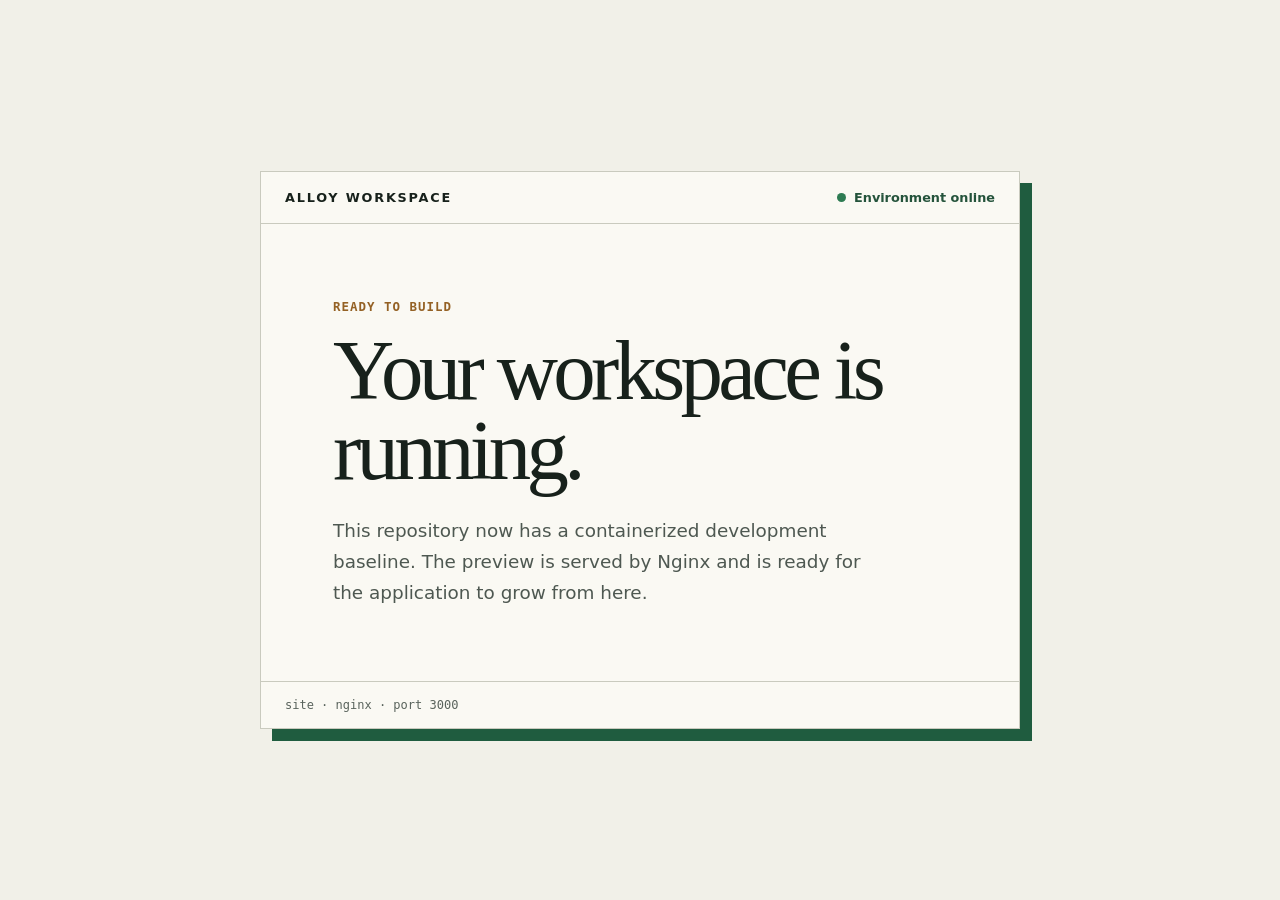
==== site/index.html @ dcd43447 "Set up Alloy development environment" ====
<!doctype html>
<html lang="en">
  <head>
    <meta charset="UTF-8">
    <meta name="viewport" content="width=device-width, initial-scale=1.0">
    <meta name="description" content="A runnable Alloy development environment.">
    <title>Alloy Workspace</title>
    <style>
      :root {
        color-scheme: light;
        font-family: Inter, ui-sans-serif, system-ui, -apple-system, BlinkMacSystemFont, "Segoe UI", sans-serif;
        color: #17211b;
        background: #f1f0e8;
      }

      * {
        box-sizing: border-box;
      }

      body {
        min-width: 320px;
        min-height: 100vh;
        margin: 0;
      }

      main {
        display: grid;
        min-height: 100vh;
        place-items: center;
        padding: 32px;
      }

      article {
        width: min(100%, 760px);
        border: 1px solid #c9cabe;
        background: #faf9f3;
        box-shadow: 12px 12px 0 #1f5c3f;
      }

      header {
        display: flex;
        align-items: center;
        justify-content: space-between;
        gap: 16px;
        border-bottom: 1px solid #c9cabe;
        padding: 18px 24px;
      }

      .brand {
        font-size: 0.8rem;
        font-weight: 750;
        letter-spacing: 0.14em;
        text-transform: uppercase;
      }

      .status {
        display: flex;
        align-items: center;
        gap: 8px;
        color: #24533b;
        font-size: 0.8rem;
        font-weight: 700;
      }

      .status::before {
        width: 9px;
        height: 9px;
        border-radius: 50%;
        background: #2d7b52;
        content: "";
      }

      section {
        padding: clamp(36px, 8vw, 72px);
      }

      .eyebrow {
        margin: 0 0 12px;
        color: #946124;
        font-family: ui-monospace, SFMono-Regular, Menlo, Monaco, Consolas, monospace;
        font-size: 0.78rem;
        font-weight: 700;
        letter-spacing: 0.08em;
        text-transform: uppercase;
      }

      h1 {
        max-width: 600px;
        margin: 0;
        font-family: Georgia, "Times New Roman", serif;
        font-size: clamp(2.6rem, 8vw, 5.3rem);
        font-weight: 500;
        letter-spacing: -0.055em;
        line-height: 0.95;
      }

      p {
        max-width: 560px;
        margin: 24px 0 0;
        color: #4e5851;
        font-size: clamp(1rem, 2vw, 1.15rem);
        line-height: 1.7;
      }

      footer {
        border-top: 1px solid #c9cabe;
        padding: 16px 24px;
        color: #59635c;
        font-family: ui-monospace, SFMono-Regular, Menlo, Monaco, Consolas, monospace;
        font-size: 0.75rem;
      }

      @media (max-width: 520px) {
        main {
          padding: 20px;
        }

        article {
          box-shadow: 7px 7px 0 #1f5c3f;
        }

        header {
          align-items: flex-start;
          flex-direction: column;
        }
      }
    </style>
  </head>
  <body>
    <main>
      <article>
        <header>
          <span class="brand">Alloy Workspace</span>
          <span class="status">Environment online</span>
        </header>
        <section>
          <p class="eyebrow">Ready to build</p>
          <h1>Your workspace is running.</h1>
          <p>
            This repository now has a containerized development baseline. The preview is served by Nginx and is ready for the application to grow from here.
          </p>
        </section>
        <footer>site · nginx · port 3000</footer>
      </article>
    </main>
  </body>
</html>
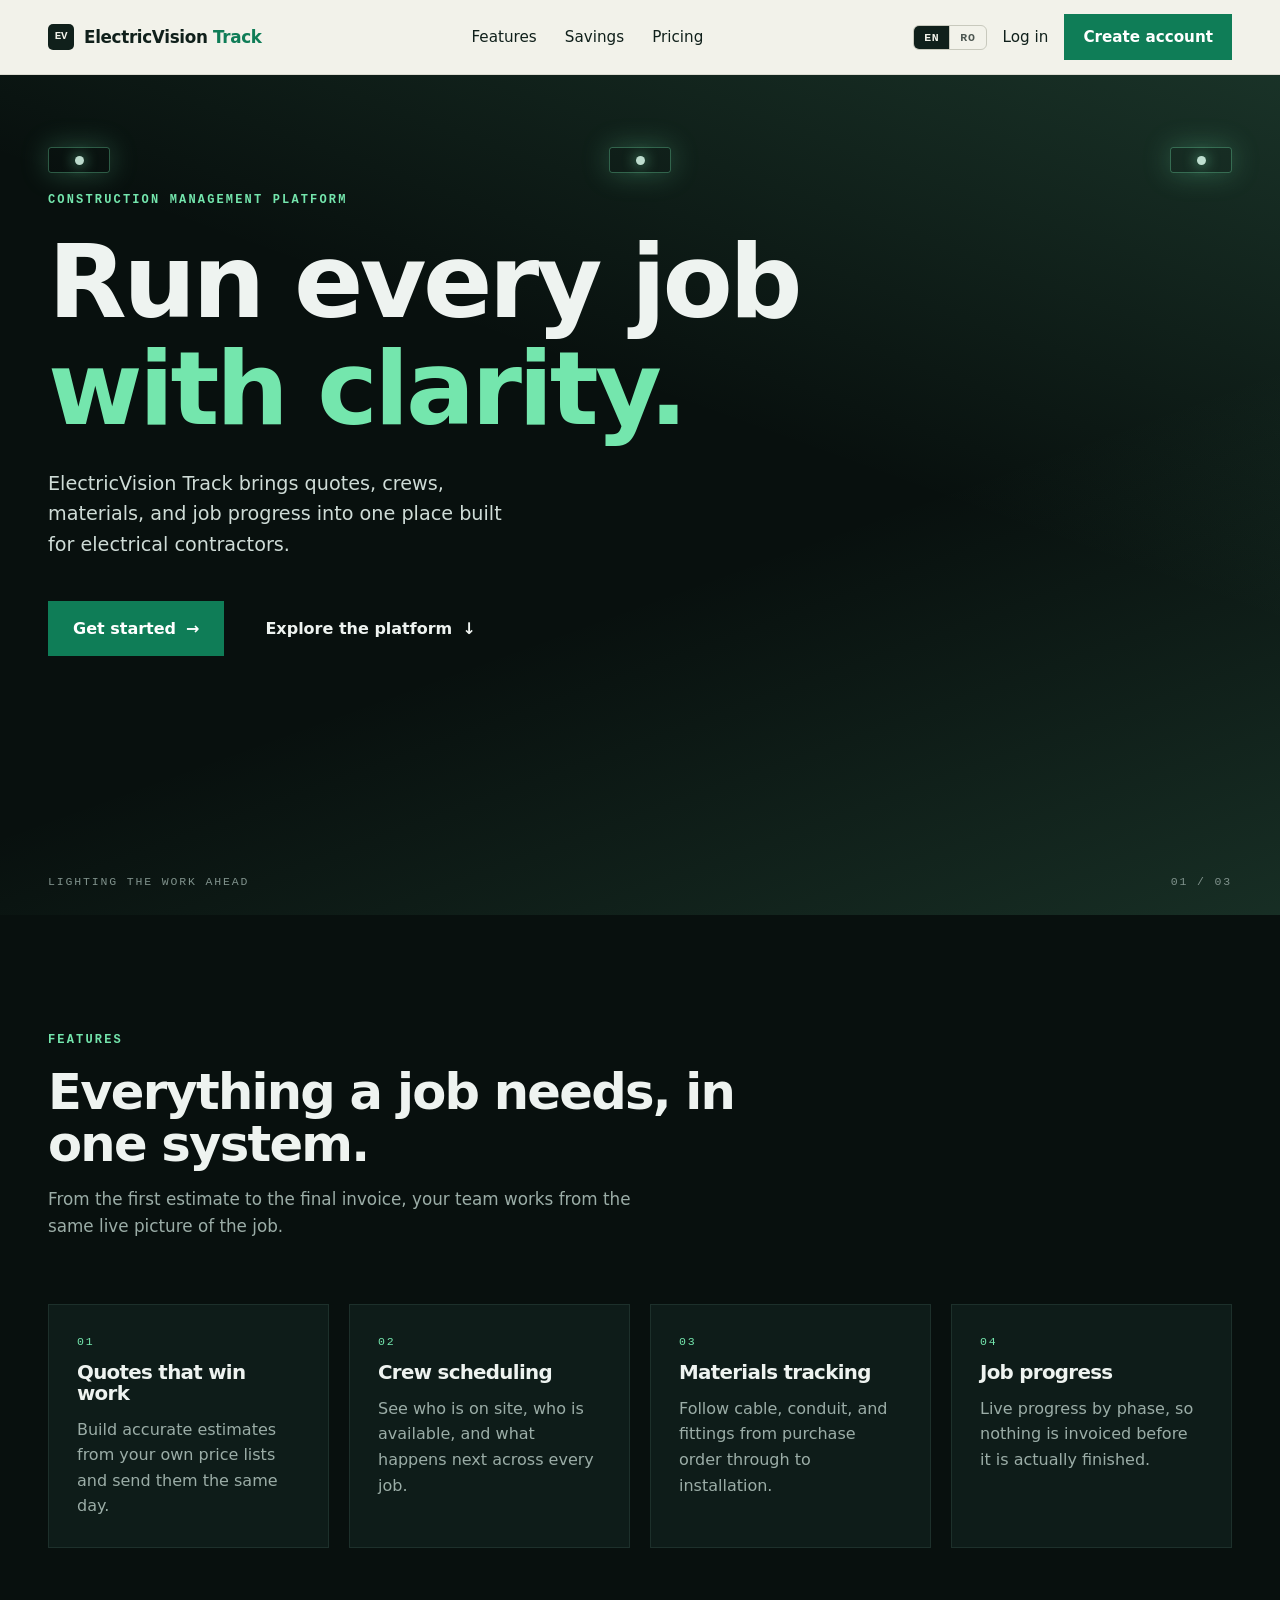
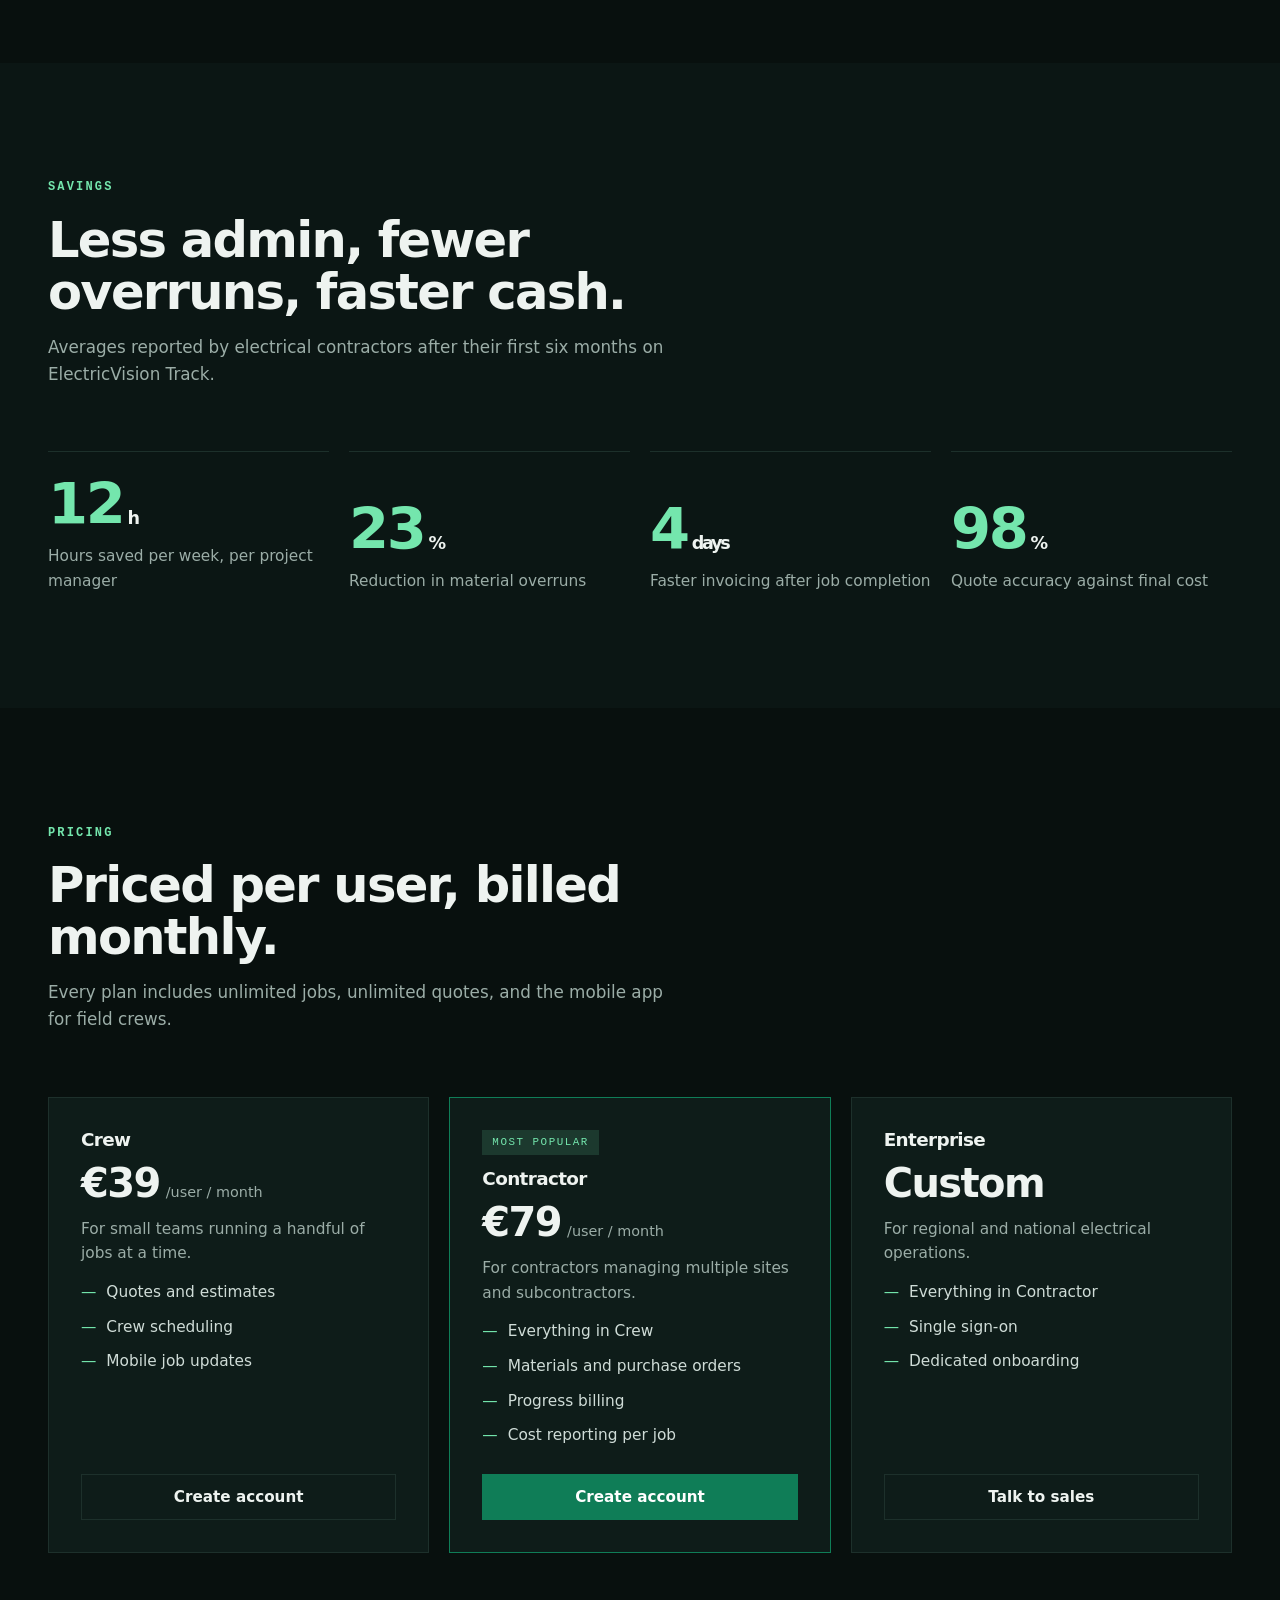
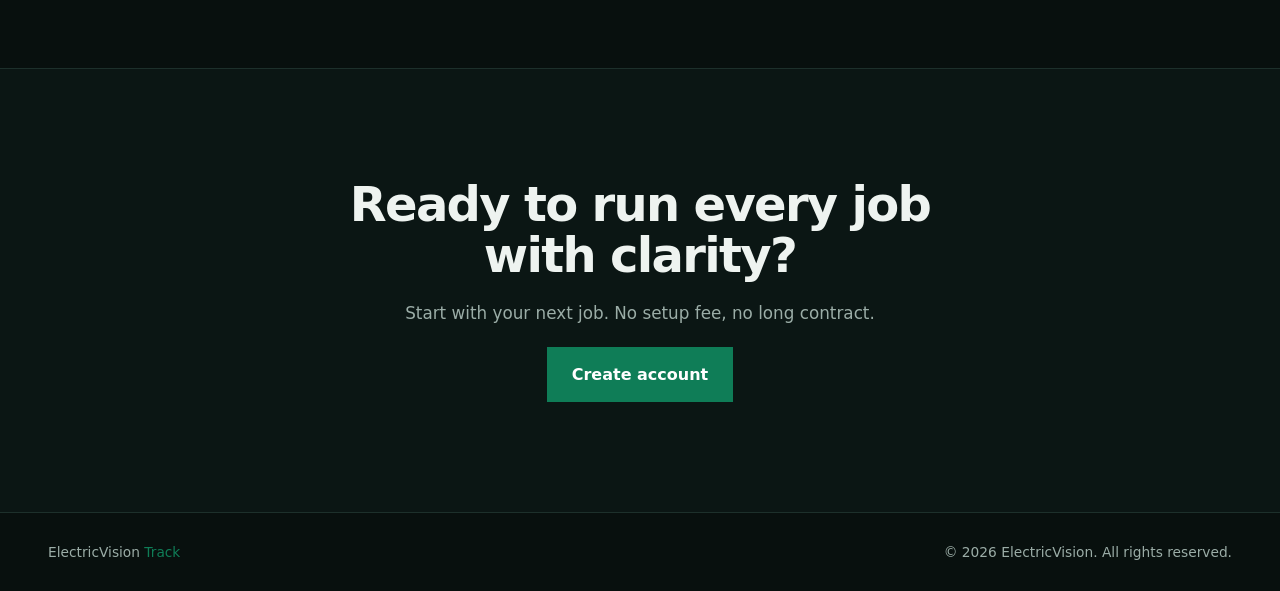
==== commit b6c3ac14: "Build ElectricVision Track landing page with EN/RO localization" ====
--- a/site/index.html
+++ b/site/index.html
@@ -3,145 +3,193 @@
   <head>
     <meta charset="UTF-8">
     <meta name="viewport" content="width=device-width, initial-scale=1.0">
-    <meta name="description" content="A runnable Alloy development environment.">
-    <title>Alloy Workspace</title>
-    <style>
-      :root {
-        color-scheme: light;
-        font-family: Inter, ui-sans-serif, system-ui, -apple-system, BlinkMacSystemFont, "Segoe UI", sans-serif;
-        color: #17211b;
-        background: #f1f0e8;
-      }
-
-      * {
-        box-sizing: border-box;
-      }
-
-      body {
-        min-width: 320px;
-        min-height: 100vh;
-        margin: 0;
-      }
-
-      main {
-        display: grid;
-        min-height: 100vh;
-        place-items: center;
-        padding: 32px;
-      }
-
-      article {
-        width: min(100%, 760px);
-        border: 1px solid #c9cabe;
-        background: #faf9f3;
-        box-shadow: 12px 12px 0 #1f5c3f;
-      }
-
-      header {
-        display: flex;
-        align-items: center;
-        justify-content: space-between;
-        gap: 16px;
-        border-bottom: 1px solid #c9cabe;
-        padding: 18px 24px;
-      }
-
-      .brand {
-        font-size: 0.8rem;
-        font-weight: 750;
-        letter-spacing: 0.14em;
-        text-transform: uppercase;
-      }
-
-      .status {
-        display: flex;
-        align-items: center;
-        gap: 8px;
-        color: #24533b;
-        font-size: 0.8rem;
-        font-weight: 700;
-      }
-
-      .status::before {
-        width: 9px;
-        height: 9px;
-        border-radius: 50%;
-        background: #2d7b52;
-        content: "";
-      }
-
-      section {
-        padding: clamp(36px, 8vw, 72px);
-      }
-
-      .eyebrow {
-        margin: 0 0 12px;
-        color: #946124;
-        font-family: ui-monospace, SFMono-Regular, Menlo, Monaco, Consolas, monospace;
-        font-size: 0.78rem;
-        font-weight: 700;
-        letter-spacing: 0.08em;
-        text-transform: uppercase;
-      }
-
-      h1 {
-        max-width: 600px;
-        margin: 0;
-        font-family: Georgia, "Times New Roman", serif;
-        font-size: clamp(2.6rem, 8vw, 5.3rem);
-        font-weight: 500;
-        letter-spacing: -0.055em;
-        line-height: 0.95;
-      }
-
-      p {
-        max-width: 560px;
-        margin: 24px 0 0;
-        color: #4e5851;
-        font-size: clamp(1rem, 2vw, 1.15rem);
-        line-height: 1.7;
-      }
-
-      footer {
-        border-top: 1px solid #c9cabe;
-        padding: 16px 24px;
-        color: #59635c;
-        font-family: ui-monospace, SFMono-Regular, Menlo, Monaco, Consolas, monospace;
-        font-size: 0.75rem;
-      }
-
-      @media (max-width: 520px) {
-        main {
-          padding: 20px;
-        }
-
-        article {
-          box-shadow: 7px 7px 0 #1f5c3f;
-        }
-
-        header {
-          align-items: flex-start;
-          flex-direction: column;
-        }
-      }
-    </style>
+    <meta name="description" data-i18n="meta.description" content="ElectricVision Track brings quotes, crews, materials, and job progress into one place built for electrical contractors.">
+    <title data-i18n="meta.title">ElectricVision Track — Run every job with clarity</title>
+    <link rel="stylesheet" href="./styles.css">
   </head>
   <body>
-    <main>
-      <article>
-        <header>
-          <span class="brand">Alloy Workspace</span>
-          <span class="status">Environment online</span>
-        </header>
-        <section>
-          <p class="eyebrow">Ready to build</p>
-          <h1>Your workspace is running.</h1>
-          <p>
-            This repository now has a containerized development baseline. The preview is served by Nginx and is ready for the application to grow from here.
+    <header class="site-header">
+      <a class="brand" href="#top">
+        <span class="brand-mark">EV</span>
+        <span class="brand-name">ElectricVision <span class="brand-name-accent">Track</span></span>
+      </a>
+
+      <nav class="site-nav" aria-label="Main">
+        <a href="#features" data-i18n="nav.features">Features</a>
+        <a href="#savings" data-i18n="nav.savings">Savings</a>
+        <a href="#pricing" data-i18n="nav.pricing">Pricing</a>
+      </nav>
+
+      <div class="header-actions">
+        <div class="lang-switch" role="group" data-i18n-label="lang.label" aria-label="Language">
+          <button type="button" class="lang-option" data-lang="en" aria-pressed="true">EN</button>
+          <button type="button" class="lang-option" data-lang="ro" aria-pressed="false">RO</button>
+        </div>
+        <a class="link-login" href="#login" data-i18n="nav.login">Log in</a>
+        <a class="btn btn-primary" href="#signup" data-i18n="nav.cta">Create account</a>
+      </div>
+    </header>
+
+    <main id="top">
+      <section class="hero">
+        <div class="hero-beams" aria-hidden="true"></div>
+        <div class="hero-lights" aria-hidden="true">
+          <span class="light"></span>
+          <span class="light"></span>
+          <span class="light"></span>
+        </div>
+
+        <div class="hero-inner">
+          <p class="eyebrow" data-i18n="hero.eyebrow">Construction management platform</p>
+          <h1 class="hero-title">
+            <span data-i18n="hero.titleLine1">Run every job</span>
+            <span class="accent" data-i18n="hero.titleLine2">with clarity.</span>
+          </h1>
+          <p class="hero-lede" data-i18n="hero.lede">
+            ElectricVision Track brings quotes, crews, materials, and job progress into one place built for electrical contractors.
           </p>
-        </section>
-        <footer>site · nginx · port 3000</footer>
-      </article>
+          <div class="hero-actions">
+            <a class="btn btn-primary btn-lg" href="#signup">
+              <span data-i18n="hero.primary">Get started</span>
+              <span class="btn-icon" aria-hidden="true">&#8594;</span>
+            </a>
+            <a class="btn btn-ghost btn-lg" href="#features">
+              <span data-i18n="hero.secondary">Explore the platform</span>
+              <span class="btn-icon" aria-hidden="true">&#8595;</span>
+            </a>
+          </div>
+        </div>
+
+        <div class="hero-footer">
+          <span data-i18n="hero.tagline">Lighting the work ahead</span>
+          <span class="hero-count">01 / 03</span>
+        </div>
+      </section>
+
+      <section class="section" id="features">
+        <div class="section-head">
+          <p class="eyebrow" data-i18n="features.eyebrow">Features</p>
+          <h2 data-i18n="features.title">Everything a job needs, in one system.</h2>
+          <p class="section-lede" data-i18n="features.lede">
+            From the first estimate to the final invoice, your team works from the same live picture of the job.
+          </p>
+        </div>
+
+        <div class="card-grid">
+          <article class="card">
+            <span class="card-index">01</span>
+            <h3 data-i18n="features.item1.title">Quotes that win work</h3>
+            <p data-i18n="features.item1.body">Build accurate estimates from your own price lists and send them the same day.</p>
+          </article>
+          <article class="card">
+            <span class="card-index">02</span>
+            <h3 data-i18n="features.item2.title">Crew scheduling</h3>
+            <p data-i18n="features.item2.body">See who is on site, who is available, and what happens next across every job.</p>
+          </article>
+          <article class="card">
+            <span class="card-index">03</span>
+            <h3 data-i18n="features.item3.title">Materials tracking</h3>
+            <p data-i18n="features.item3.body">Follow cable, conduit, and fittings from purchase order through to installation.</p>
+          </article>
+          <article class="card">
+            <span class="card-index">04</span>
+            <h3 data-i18n="features.item4.title">Job progress</h3>
+            <p data-i18n="features.item4.body">Live progress by phase, so nothing is invoiced before it is actually finished.</p>
+          </article>
+        </div>
+      </section>
+
+      <section class="section section-alt" id="savings">
+        <div class="section-head">
+          <p class="eyebrow" data-i18n="savings.eyebrow">Savings</p>
+          <h2 data-i18n="savings.title">Less admin, fewer overruns, faster cash.</h2>
+          <p class="section-lede" data-i18n="savings.lede">
+            Averages reported by electrical contractors after their first six months on ElectricVision Track.
+          </p>
+        </div>
+
+        <dl class="stat-grid">
+          <div class="stat">
+            <dt data-i18n="savings.stat1.label">Hours saved per week, per project manager</dt>
+            <dd>12<span class="stat-unit" data-i18n="savings.stat1.unit">h</span></dd>
+          </div>
+          <div class="stat">
+            <dt data-i18n="savings.stat2.label">Reduction in material overruns</dt>
+            <dd>23<span class="stat-unit">%</span></dd>
+          </div>
+          <div class="stat">
+            <dt data-i18n="savings.stat3.label">Faster invoicing after job completion</dt>
+            <dd>4<span class="stat-unit" data-i18n="savings.stat3.unit">days</span></dd>
+          </div>
+          <div class="stat">
+            <dt data-i18n="savings.stat4.label">Quote accuracy against final cost</dt>
+            <dd>98<span class="stat-unit">%</span></dd>
+          </div>
+        </dl>
+      </section>
+
+      <section class="section" id="pricing">
+        <div class="section-head">
+          <p class="eyebrow" data-i18n="pricing.eyebrow">Pricing</p>
+          <h2 data-i18n="pricing.title">Priced per user, billed monthly.</h2>
+          <p class="section-lede" data-i18n="pricing.lede">
+            Every plan includes unlimited jobs, unlimited quotes, and the mobile app for field crews.
+          </p>
+        </div>
+
+        <div class="plan-grid">
+          <article class="plan">
+            <h3 data-i18n="pricing.plan1.name">Crew</h3>
+            <p class="plan-price">&euro;39<span data-i18n="pricing.perUser">/user / month</span></p>
+            <p class="plan-note" data-i18n="pricing.plan1.note">For small teams running a handful of jobs at a time.</p>
+            <ul class="plan-list">
+              <li data-i18n="pricing.plan1.f1">Quotes and estimates</li>
+              <li data-i18n="pricing.plan1.f2">Crew scheduling</li>
+              <li data-i18n="pricing.plan1.f3">Mobile job updates</li>
+            </ul>
+            <a class="btn btn-outline btn-block" href="#signup" data-i18n="nav.cta">Create account</a>
+          </article>
+
+          <article class="plan plan-featured">
+            <span class="plan-badge" data-i18n="pricing.popular">Most popular</span>
+            <h3 data-i18n="pricing.plan2.name">Contractor</h3>
+            <p class="plan-price">&euro;79<span data-i18n="pricing.perUser">/user / month</span></p>
+            <p class="plan-note" data-i18n="pricing.plan2.note">For contractors managing multiple sites and subcontractors.</p>
+            <ul class="plan-list">
+              <li data-i18n="pricing.plan2.f1">Everything in Crew</li>
+              <li data-i18n="pricing.plan2.f2">Materials and purchase orders</li>
+              <li data-i18n="pricing.plan2.f3">Progress billing</li>
+              <li data-i18n="pricing.plan2.f4">Cost reporting per job</li>
+            </ul>
+            <a class="btn btn-primary btn-block" href="#signup" data-i18n="nav.cta">Create account</a>
+          </article>
+
+          <article class="plan">
+            <h3 data-i18n="pricing.plan3.name">Enterprise</h3>
+            <p class="plan-price" data-i18n="pricing.custom">Custom</p>
+            <p class="plan-note" data-i18n="pricing.plan3.note">For regional and national electrical operations.</p>
+            <ul class="plan-list">
+              <li data-i18n="pricing.plan3.f1">Everything in Contractor</li>
+              <li data-i18n="pricing.plan3.f2">Single sign-on</li>
+              <li data-i18n="pricing.plan3.f3">Dedicated onboarding</li>
+            </ul>
+            <a class="btn btn-outline btn-block" href="#contact" data-i18n="pricing.contact">Talk to sales</a>
+          </article>
+        </div>
+      </section>
+
+      <section class="cta" id="signup">
+        <h2 data-i18n="cta.title">Ready to run every job with clarity?</h2>
+        <p data-i18n="cta.body">Start with your next job. No setup fee, no long contract.</p>
+        <a class="btn btn-primary btn-lg" href="#signup" data-i18n="nav.cta">Create account</a>
+      </section>
     </main>
+
+    <footer class="site-footer">
+      <span class="brand-name">ElectricVision <span class="brand-name-accent">Track</span></span>
+      <span data-i18n="footer.rights">&copy; 2026 ElectricVision. All rights reserved.</span>
+    </footer>
+
+    <script src="./i18n.js"></script>
   </body>
 </html>
--- a/site/styles.css
+++ b/site/styles.css
@@ -0,0 +1,544 @@
+:root {
+  color-scheme: dark;
+  --bg: #08100e;
+  --bg-alt: #0b1614;
+  --panel: #0e1c19;
+  --line: #1d302b;
+  --text: #eef3f0;
+  --muted: #9bada7;
+  --accent: #0f7d57;
+  --accent-hover: #149266;
+  --mint: #74e6ad;
+}
+
+* {
+  box-sizing: border-box;
+}
+
+html {
+  scroll-behavior: smooth;
+}
+
+body {
+  min-width: 320px;
+  margin: 0;
+  background: var(--bg);
+  color: var(--text);
+  font-family: Inter, ui-sans-serif, system-ui, -apple-system, BlinkMacSystemFont, "Segoe UI", sans-serif;
+  font-size: 16px;
+  line-height: 1.6;
+  -webkit-font-smoothing: antialiased;
+}
+
+h1,
+h2,
+h3 {
+  margin: 0;
+  letter-spacing: -0.035em;
+  line-height: 1.05;
+}
+
+p {
+  margin: 0;
+}
+
+a {
+  color: inherit;
+  text-decoration: none;
+}
+
+ul {
+  margin: 0;
+  padding: 0;
+  list-style: none;
+}
+
+.eyebrow {
+  color: var(--mint);
+  font-family: ui-monospace, SFMono-Regular, Menlo, Monaco, Consolas, monospace;
+  font-size: 0.75rem;
+  font-weight: 600;
+  letter-spacing: 0.18em;
+  text-transform: uppercase;
+}
+
+/* Header */
+.site-header {
+  display: flex;
+  position: sticky;
+  z-index: 20;
+  top: 0;
+  align-items: center;
+  justify-content: space-between;
+  gap: 24px;
+  border-bottom: 1px solid #dcdcd2;
+  background: #f2f2ea;
+  padding: 14px clamp(20px, 4vw, 48px);
+  color: #10201b;
+}
+
+.brand {
+  display: flex;
+  align-items: center;
+  gap: 10px;
+  font-size: 1.05rem;
+  font-weight: 700;
+  letter-spacing: -0.02em;
+}
+
+.brand-mark {
+  display: grid;
+  width: 26px;
+  height: 26px;
+  place-items: center;
+  border-radius: 5px;
+  background: #10201b;
+  color: #f2f2ea;
+  font-family: ui-monospace, SFMono-Regular, Menlo, Monaco, Consolas, monospace;
+  font-size: 0.68rem;
+  font-weight: 700;
+}
+
+.brand-name-accent {
+  color: var(--accent);
+}
+
+.site-nav {
+  display: flex;
+  gap: 28px;
+  font-size: 0.95rem;
+  font-weight: 500;
+}
+
+.site-nav a:hover,
+.link-login:hover {
+  color: var(--accent);
+}
+
+.header-actions {
+  display: flex;
+  align-items: center;
+  gap: 16px;
+  font-size: 0.95rem;
+  font-weight: 500;
+}
+
+.lang-switch {
+  display: flex;
+  overflow: hidden;
+  border: 1px solid #c8c9bd;
+  border-radius: 6px;
+}
+
+.lang-option {
+  border: 0;
+  background: transparent;
+  padding: 5px 10px;
+  color: #4c5651;
+  font-family: ui-monospace, SFMono-Regular, Menlo, Monaco, Consolas, monospace;
+  font-size: 0.72rem;
+  font-weight: 700;
+  letter-spacing: 0.06em;
+  cursor: pointer;
+}
+
+.lang-option + .lang-option {
+  border-left: 1px solid #c8c9bd;
+}
+
+.lang-option:hover {
+  color: #10201b;
+}
+
+.lang-option[aria-pressed="true"] {
+  background: #10201b;
+  color: #f2f2ea;
+}
+
+/* Buttons */
+.btn {
+  display: inline-flex;
+  align-items: center;
+  justify-content: center;
+  gap: 10px;
+  border: 1px solid transparent;
+  padding: 10px 18px;
+  font-size: 0.95rem;
+  font-weight: 600;
+  white-space: nowrap;
+}
+
+.btn-primary {
+  background: var(--accent);
+  color: #ffffff;
+}
+
+.btn-primary:hover {
+  background: var(--accent-hover);
+}
+
+.btn-lg {
+  padding: 14px 24px;
+  font-size: 1rem;
+}
+
+.btn-ghost {
+  border-color: transparent;
+  color: var(--text);
+}
+
+.btn-ghost:hover {
+  color: var(--mint);
+}
+
+.btn-outline {
+  border-color: var(--line);
+  color: var(--text);
+}
+
+.btn-outline:hover {
+  border-color: var(--mint);
+  color: var(--mint);
+}
+
+.btn-block {
+  width: 100%;
+  margin-top: auto;
+}
+
+.btn-icon {
+  font-size: 1rem;
+}
+
+/* Hero */
+.hero {
+  display: flex;
+  position: relative;
+  flex-direction: column;
+  justify-content: center;
+  overflow: hidden;
+  min-height: min(880px, calc(100vh - 60px));
+  background: var(--bg);
+  padding: clamp(56px, 9vw, 120px) clamp(20px, 4vw, 48px) 0;
+}
+
+.hero-beams {
+  position: absolute;
+  inset: 0;
+  background:
+    linear-gradient(200deg, rgba(116, 230, 173, 0.16), transparent 42%),
+    linear-gradient(160deg, transparent 58%, rgba(116, 230, 173, 0.14));
+  pointer-events: none;
+}
+
+.hero-lights {
+  display: flex;
+  position: absolute;
+  top: 72px;
+  right: clamp(20px, 4vw, 48px);
+  left: clamp(20px, 4vw, 48px);
+  justify-content: space-between;
+  pointer-events: none;
+}
+
+.light {
+  display: grid;
+  width: 62px;
+  height: 26px;
+  place-items: center;
+  border: 1px solid rgba(116, 230, 173, 0.35);
+  border-radius: 3px;
+  box-shadow: 0 0 28px rgba(116, 230, 173, 0.28);
+}
+
+.light::after {
+  width: 9px;
+  height: 9px;
+  border-radius: 50%;
+  background: rgba(220, 255, 238, 0.85);
+  box-shadow: 0 0 14px rgba(116, 230, 173, 0.9);
+  content: "";
+}
+
+.hero-inner {
+  position: relative;
+  width: min(100%, 1280px);
+  margin: 0 auto;
+}
+
+.hero-title {
+  display: flex;
+  flex-direction: column;
+  margin: 18px 0 0;
+  font-size: clamp(3rem, 9vw, 6.4rem);
+  font-weight: 700;
+}
+
+.hero-title .accent {
+  color: var(--mint);
+}
+
+.hero-lede {
+  max-width: 480px;
+  margin-top: 26px;
+  color: #cfdcd7;
+  font-size: clamp(1.02rem, 1.6vw, 1.2rem);
+}
+
+.hero-actions {
+  display: flex;
+  flex-wrap: wrap;
+  align-items: center;
+  gap: 16px;
+  margin-top: 40px;
+}
+
+.hero-footer {
+  display: flex;
+  position: relative;
+  justify-content: space-between;
+  gap: 16px;
+  width: min(100%, 1280px);
+  margin: auto auto 0;
+  padding: 40px 0 24px;
+  color: #7f918b;
+  font-family: ui-monospace, SFMono-Regular, Menlo, Monaco, Consolas, monospace;
+  font-size: 0.72rem;
+  letter-spacing: 0.16em;
+  text-transform: uppercase;
+}
+
+/* Sections */
+.section {
+  padding: clamp(64px, 9vw, 120px) clamp(20px, 4vw, 48px);
+}
+
+.section-alt {
+  background: var(--bg-alt);
+}
+
+.section-head {
+  display: flex;
+  flex-direction: column;
+  gap: 16px;
+  width: min(100%, 1280px);
+  margin: 0 auto clamp(40px, 6vw, 64px);
+}
+
+.section-head h2 {
+  max-width: 720px;
+  font-size: clamp(2rem, 4.4vw, 3.1rem);
+  font-weight: 700;
+}
+
+.section-lede {
+  max-width: 620px;
+  color: var(--muted);
+  font-size: 1.05rem;
+}
+
+.card-grid {
+  display: grid;
+  gap: 20px;
+  grid-template-columns: repeat(auto-fit, minmax(260px, 1fr));
+  width: min(100%, 1280px);
+  margin: 0 auto;
+}
+
+.card {
+  display: flex;
+  flex-direction: column;
+  gap: 12px;
+  border: 1px solid var(--line);
+  background: var(--panel);
+  padding: 28px;
+}
+
+.card-index {
+  color: var(--mint);
+  font-family: ui-monospace, SFMono-Regular, Menlo, Monaco, Consolas, monospace;
+  font-size: 0.72rem;
+  letter-spacing: 0.16em;
+}
+
+.card h3 {
+  font-size: 1.24rem;
+  font-weight: 650;
+}
+
+.card p {
+  color: var(--muted);
+}
+
+.stat-grid {
+  display: grid;
+  gap: 20px;
+  grid-template-columns: repeat(auto-fit, minmax(220px, 1fr));
+  width: min(100%, 1280px);
+  margin: 0 auto;
+}
+
+.stat {
+  display: flex;
+  flex-direction: column-reverse;
+  gap: 10px;
+  border-top: 1px solid var(--line);
+  padding-top: 24px;
+}
+
+.stat dt {
+  color: var(--muted);
+  font-size: 0.96rem;
+}
+
+.stat dd {
+  margin: 0;
+  color: var(--mint);
+  font-size: clamp(2.6rem, 5vw, 3.6rem);
+  font-weight: 700;
+  letter-spacing: -0.04em;
+  line-height: 1;
+}
+
+.stat-unit {
+  margin-left: 4px;
+  color: var(--text);
+  font-size: 1.1rem;
+  font-weight: 600;
+}
+
+.plan-grid {
+  display: grid;
+  gap: 20px;
+  grid-template-columns: repeat(auto-fit, minmax(280px, 1fr));
+  width: min(100%, 1280px);
+  margin: 0 auto;
+}
+
+.plan {
+  display: flex;
+  flex-direction: column;
+  gap: 14px;
+  border: 1px solid var(--line);
+  background: var(--panel);
+  padding: 32px;
+}
+
+.plan-featured {
+  border-color: var(--accent);
+}
+
+.plan-badge {
+  align-self: flex-start;
+  background: rgba(116, 230, 173, 0.14);
+  padding: 4px 10px;
+  color: var(--mint);
+  font-family: ui-monospace, SFMono-Regular, Menlo, Monaco, Consolas, monospace;
+  font-size: 0.68rem;
+  letter-spacing: 0.14em;
+  text-transform: uppercase;
+}
+
+.plan h3 {
+  font-size: 1.15rem;
+  font-weight: 650;
+}
+
+.plan-price {
+  font-size: 2.5rem;
+  font-weight: 700;
+  letter-spacing: -0.04em;
+  line-height: 1;
+}
+
+.plan-price span {
+  margin-left: 6px;
+  color: var(--muted);
+  font-size: 0.9rem;
+  font-weight: 500;
+  letter-spacing: 0;
+}
+
+.plan-note {
+  color: var(--muted);
+  font-size: 0.96rem;
+}
+
+.plan-list {
+  display: flex;
+  flex-direction: column;
+  gap: 10px;
+  margin-bottom: 12px;
+  color: #cfdcd7;
+  font-size: 0.96rem;
+}
+
+.plan-list li {
+  display: flex;
+  gap: 10px;
+}
+
+.plan-list li::before {
+  color: var(--mint);
+  content: "\2014";
+}
+
+.cta {
+  display: flex;
+  flex-direction: column;
+  align-items: center;
+  gap: 20px;
+  border-top: 1px solid var(--line);
+  background: var(--bg-alt);
+  padding: clamp(64px, 9vw, 110px) clamp(20px, 4vw, 48px);
+  text-align: center;
+}
+
+.cta h2 {
+  max-width: 640px;
+  font-size: clamp(1.9rem, 4.2vw, 3rem);
+  font-weight: 700;
+}
+
+.cta p {
+  max-width: 520px;
+  color: var(--muted);
+  font-size: 1.05rem;
+}
+
+.site-footer {
+  display: flex;
+  flex-wrap: wrap;
+  align-items: center;
+  justify-content: space-between;
+  gap: 16px;
+  border-top: 1px solid var(--line);
+  padding: 28px clamp(20px, 4vw, 48px);
+  color: var(--muted);
+  font-size: 0.86rem;
+}
+
+@media (max-width: 900px) {
+  .site-nav {
+    display: none;
+  }
+}
+
+@media (max-width: 560px) {
+  .site-header {
+    flex-wrap: wrap;
+  }
+
+  .header-actions {
+    gap: 12px;
+    font-size: 0.88rem;
+  }
+
+  .hero-lights {
+    display: none;
+  }
+
+  .hero-actions .btn {
+    width: 100%;
+  }
+}
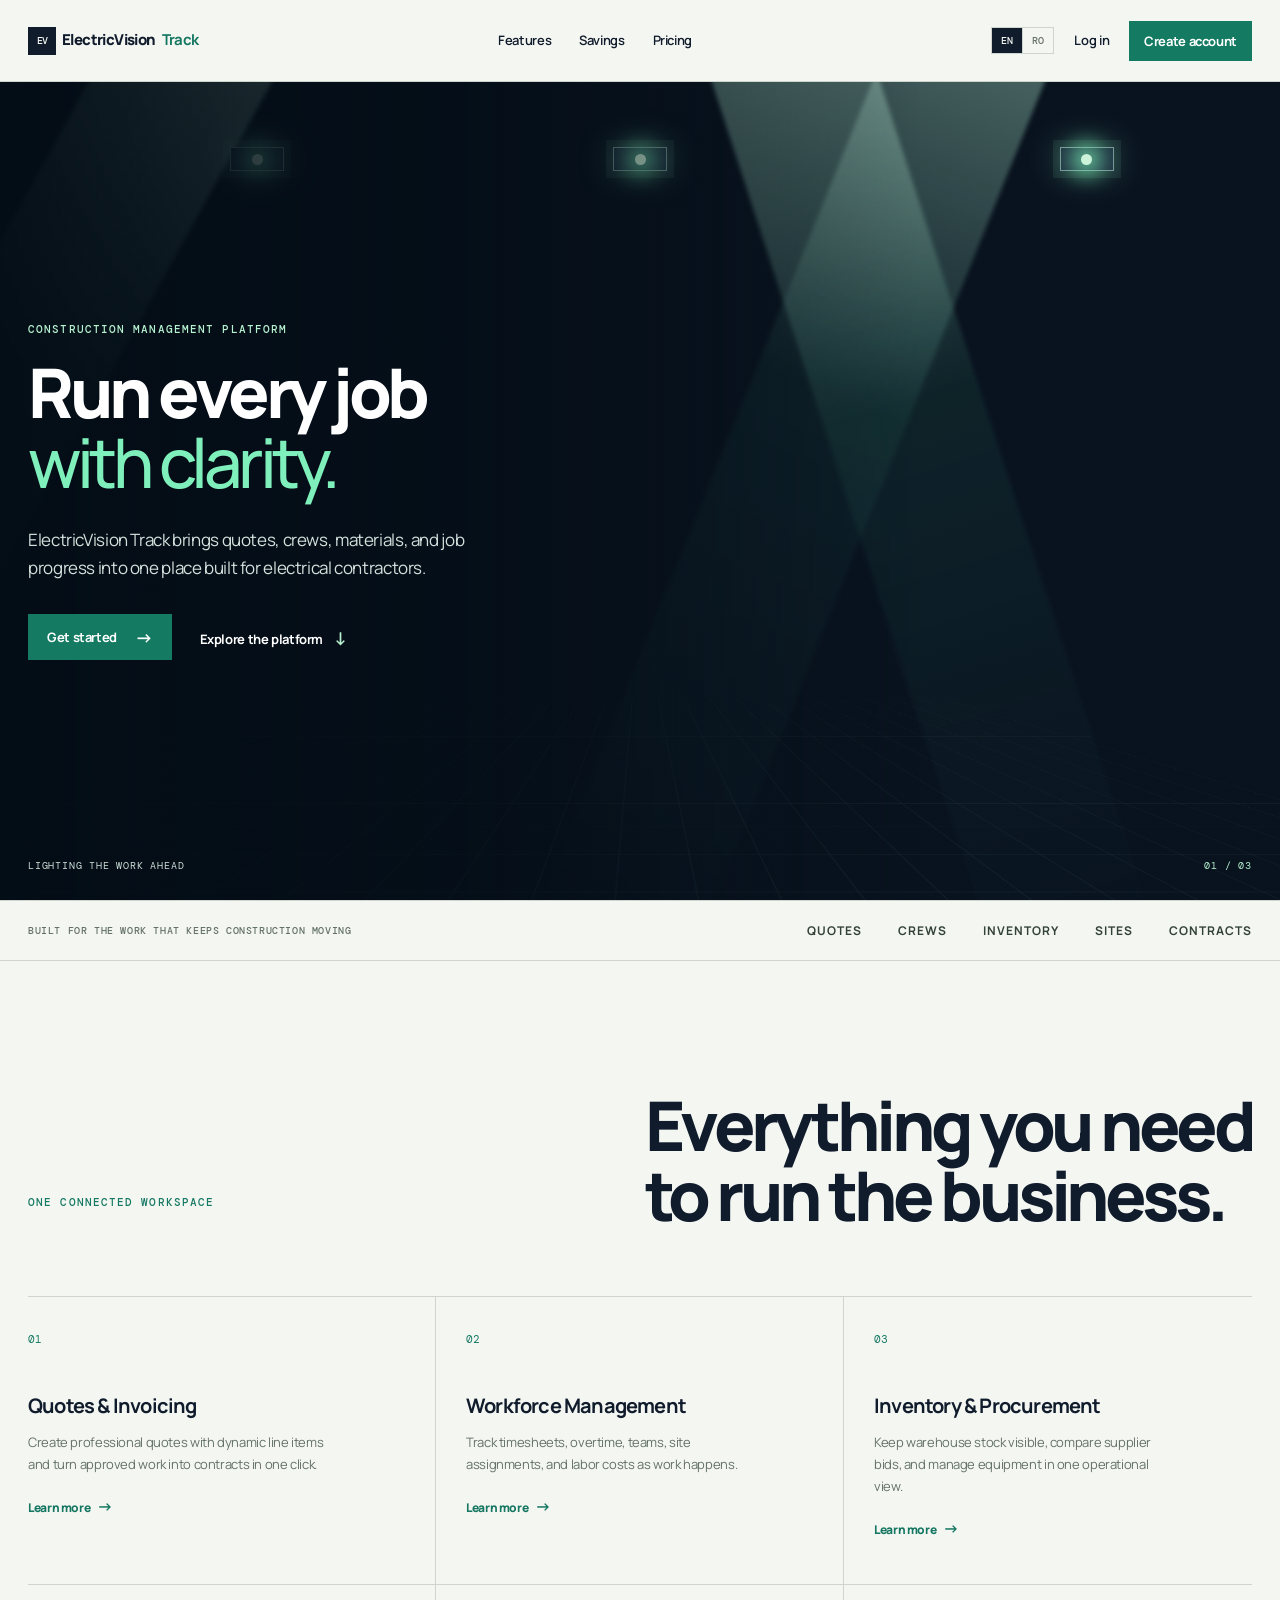
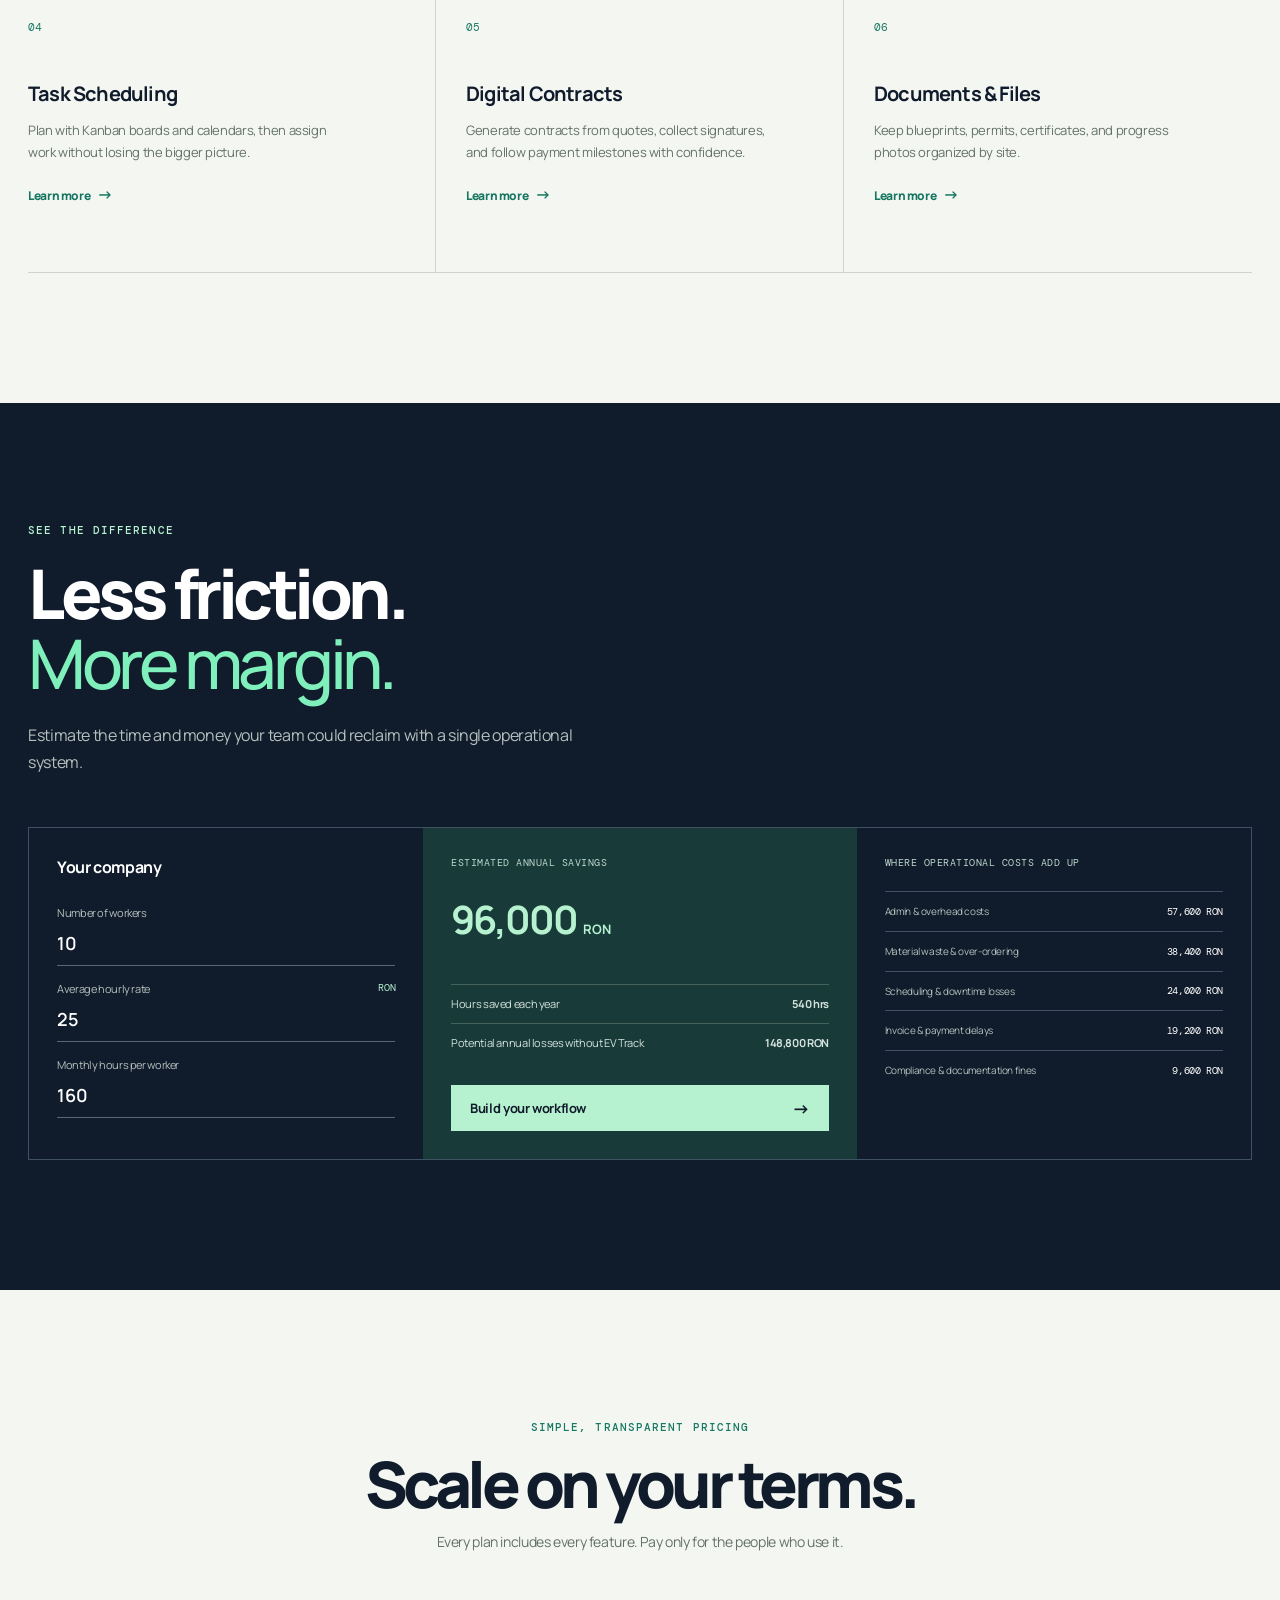
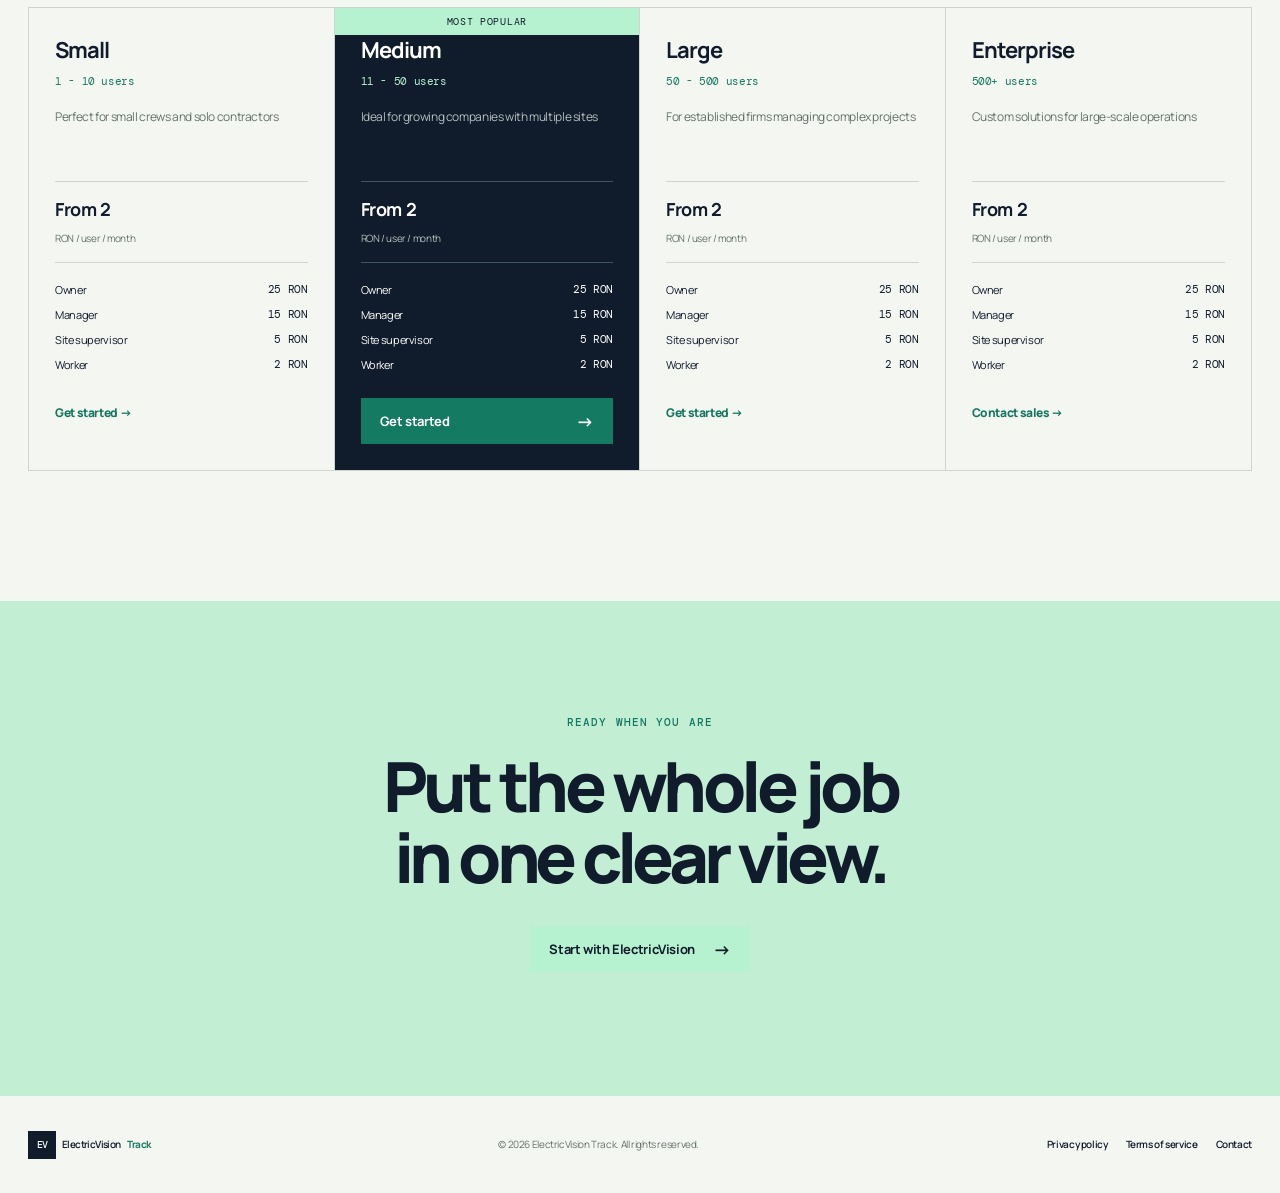
==== commit 5577d64b: "Match prototype UI exactly, add EN/RO localization, rename CTA to Create account" ====
--- a/site/index.html
+++ b/site/index.html
@@ -4,190 +4,215 @@
     <meta charset="UTF-8">
     <meta name="viewport" content="width=device-width, initial-scale=1.0">
     <meta name="description" data-i18n="meta.description" content="ElectricVision Track brings quotes, crews, materials, and job progress into one place built for electrical contractors.">
-    <title data-i18n="meta.title">ElectricVision Track — Run every job with clarity</title>
+    <title data-i18n="meta.title">ElectricVision Track</title>
     <link rel="stylesheet" href="./styles.css">
   </head>
-  <body>
-    <header class="site-header">
-      <a class="brand" href="#top">
-        <span class="brand-mark">EV</span>
-        <span class="brand-name">ElectricVision <span class="brand-name-accent">Track</span></span>
-      </a>
-
-      <nav class="site-nav" aria-label="Main">
+  <body class="ev-page">
+    <header class="ev-nav">
+      <a class="ev-brand" href="#top" data-i18n-aria="brand.aria" aria-label="ElectricVision Track home"><span>EV</span> ElectricVision <b>Track</b></a>
+      <nav class="ev-menu" data-i18n-aria="nav.aria" aria-label="Main navigation">
         <a href="#features" data-i18n="nav.features">Features</a>
         <a href="#savings" data-i18n="nav.savings">Savings</a>
         <a href="#pricing" data-i18n="nav.pricing">Pricing</a>
       </nav>
-
-      <div class="header-actions">
-        <div class="lang-switch" role="group" data-i18n-label="lang.label" aria-label="Language">
-          <button type="button" class="lang-option" data-lang="en" aria-pressed="true">EN</button>
-          <button type="button" class="lang-option" data-lang="ro" aria-pressed="false">RO</button>
-        </div>
-        <a class="link-login" href="#login" data-i18n="nav.login">Log in</a>
-        <a class="btn btn-primary" href="#signup" data-i18n="nav.cta">Create account</a>
+      <div class="ev-nav-actions">
+        <div class="ev-lang" data-i18n-aria="lang.aria" role="group" aria-label="Language">
+          <button type="button" data-lang="en" aria-pressed="true">EN</button>
+          <button type="button" data-lang="ro" aria-pressed="false">RO</button>
+        </div>
+        <a class="ev-login" href="https://app.dimensionvisiontrack.com/login" data-i18n="nav.login">Log in</a>
+        <a class="ev-button ev-button-small" href="https://app.dimensionvisiontrack.com/register" data-i18n="nav.cta">Create account</a>
       </div>
     </header>
 
     <main id="top">
-      <section class="hero">
-        <div class="hero-beams" aria-hidden="true"></div>
-        <div class="hero-lights" aria-hidden="true">
-          <span class="light"></span>
-          <span class="light"></span>
-          <span class="light"></span>
-        </div>
-
-        <div class="hero-inner">
-          <p class="eyebrow" data-i18n="hero.eyebrow">Construction management platform</p>
-          <h1 class="hero-title">
-            <span data-i18n="hero.titleLine1">Run every job</span>
-            <span class="accent" data-i18n="hero.titleLine2">with clarity.</span>
-          </h1>
-          <p class="hero-lede" data-i18n="hero.lede">
-            ElectricVision Track brings quotes, crews, materials, and job progress into one place built for electrical contractors.
-          </p>
-          <div class="hero-actions">
-            <a class="btn btn-primary btn-lg" href="#signup">
-              <span data-i18n="hero.primary">Get started</span>
-              <span class="btn-icon" aria-hidden="true">&#8594;</span>
-            </a>
-            <a class="btn btn-ghost btn-lg" href="#features">
-              <span data-i18n="hero.secondary">Explore the platform</span>
-              <span class="btn-icon" aria-hidden="true">&#8595;</span>
-            </a>
-          </div>
-        </div>
-
-        <div class="hero-footer">
-          <span data-i18n="hero.tagline">Lighting the work ahead</span>
-          <span class="hero-count">01 / 03</span>
-        </div>
-      </section>
-
-      <section class="section" id="features">
-        <div class="section-head">
-          <p class="eyebrow" data-i18n="features.eyebrow">Features</p>
-          <h2 data-i18n="features.title">Everything a job needs, in one system.</h2>
-          <p class="section-lede" data-i18n="features.lede">
-            From the first estimate to the final invoice, your team works from the same live picture of the job.
-          </p>
-        </div>
-
-        <div class="card-grid">
-          <article class="card">
-            <span class="card-index">01</span>
-            <h3 data-i18n="features.item1.title">Quotes that win work</h3>
-            <p data-i18n="features.item1.body">Build accurate estimates from your own price lists and send them the same day.</p>
-          </article>
-          <article class="card">
-            <span class="card-index">02</span>
-            <h3 data-i18n="features.item2.title">Crew scheduling</h3>
-            <p data-i18n="features.item2.body">See who is on site, who is available, and what happens next across every job.</p>
-          </article>
-          <article class="card">
-            <span class="card-index">03</span>
-            <h3 data-i18n="features.item3.title">Materials tracking</h3>
-            <p data-i18n="features.item3.body">Follow cable, conduit, and fittings from purchase order through to installation.</p>
-          </article>
-          <article class="card">
-            <span class="card-index">04</span>
-            <h3 data-i18n="features.item4.title">Job progress</h3>
-            <p data-i18n="features.item4.body">Live progress by phase, so nothing is invoiced before it is actually finished.</p>
-          </article>
-        </div>
-      </section>
-
-      <section class="section section-alt" id="savings">
-        <div class="section-head">
-          <p class="eyebrow" data-i18n="savings.eyebrow">Savings</p>
-          <h2 data-i18n="savings.title">Less admin, fewer overruns, faster cash.</h2>
-          <p class="section-lede" data-i18n="savings.lede">
-            Averages reported by electrical contractors after their first six months on ElectricVision Track.
-          </p>
-        </div>
-
-        <dl class="stat-grid">
-          <div class="stat">
-            <dt data-i18n="savings.stat1.label">Hours saved per week, per project manager</dt>
-            <dd>12<span class="stat-unit" data-i18n="savings.stat1.unit">h</span></dd>
-          </div>
-          <div class="stat">
-            <dt data-i18n="savings.stat2.label">Reduction in material overruns</dt>
-            <dd>23<span class="stat-unit">%</span></dd>
-          </div>
-          <div class="stat">
-            <dt data-i18n="savings.stat3.label">Faster invoicing after job completion</dt>
-            <dd>4<span class="stat-unit" data-i18n="savings.stat3.unit">days</span></dd>
-          </div>
-          <div class="stat">
-            <dt data-i18n="savings.stat4.label">Quote accuracy against final cost</dt>
-            <dd>98<span class="stat-unit">%</span></dd>
-          </div>
-        </dl>
-      </section>
-
-      <section class="section" id="pricing">
-        <div class="section-head">
-          <p class="eyebrow" data-i18n="pricing.eyebrow">Pricing</p>
-          <h2 data-i18n="pricing.title">Priced per user, billed monthly.</h2>
-          <p class="section-lede" data-i18n="pricing.lede">
-            Every plan includes unlimited jobs, unlimited quotes, and the mobile app for field crews.
-          </p>
-        </div>
-
-        <div class="plan-grid">
-          <article class="plan">
-            <h3 data-i18n="pricing.plan1.name">Crew</h3>
-            <p class="plan-price">&euro;39<span data-i18n="pricing.perUser">/user / month</span></p>
-            <p class="plan-note" data-i18n="pricing.plan1.note">For small teams running a handful of jobs at a time.</p>
-            <ul class="plan-list">
-              <li data-i18n="pricing.plan1.f1">Quotes and estimates</li>
-              <li data-i18n="pricing.plan1.f2">Crew scheduling</li>
-              <li data-i18n="pricing.plan1.f3">Mobile job updates</li>
-            </ul>
-            <a class="btn btn-outline btn-block" href="#signup" data-i18n="nav.cta">Create account</a>
-          </article>
-
-          <article class="plan plan-featured">
-            <span class="plan-badge" data-i18n="pricing.popular">Most popular</span>
-            <h3 data-i18n="pricing.plan2.name">Contractor</h3>
-            <p class="plan-price">&euro;79<span data-i18n="pricing.perUser">/user / month</span></p>
-            <p class="plan-note" data-i18n="pricing.plan2.note">For contractors managing multiple sites and subcontractors.</p>
-            <ul class="plan-list">
-              <li data-i18n="pricing.plan2.f1">Everything in Crew</li>
-              <li data-i18n="pricing.plan2.f2">Materials and purchase orders</li>
-              <li data-i18n="pricing.plan2.f3">Progress billing</li>
-              <li data-i18n="pricing.plan2.f4">Cost reporting per job</li>
-            </ul>
-            <a class="btn btn-primary btn-block" href="#signup" data-i18n="nav.cta">Create account</a>
-          </article>
-
-          <article class="plan">
-            <h3 data-i18n="pricing.plan3.name">Enterprise</h3>
-            <p class="plan-price" data-i18n="pricing.custom">Custom</p>
-            <p class="plan-note" data-i18n="pricing.plan3.note">For regional and national electrical operations.</p>
-            <ul class="plan-list">
-              <li data-i18n="pricing.plan3.f1">Everything in Contractor</li>
-              <li data-i18n="pricing.plan3.f2">Single sign-on</li>
-              <li data-i18n="pricing.plan3.f3">Dedicated onboarding</li>
-            </ul>
-            <a class="btn btn-outline btn-block" href="#contact" data-i18n="pricing.contact">Talk to sales</a>
-          </article>
-        </div>
-      </section>
-
-      <section class="cta" id="signup">
-        <h2 data-i18n="cta.title">Ready to run every job with clarity?</h2>
-        <p data-i18n="cta.body">Start with your next job. No setup fee, no long contract.</p>
-        <a class="btn btn-primary btn-lg" href="#signup" data-i18n="nav.cta">Create account</a>
+      <section class="ev-hero">
+        <div class="ev-hero-copy">
+          <p class="ev-eyebrow" data-i18n="hero.eyebrow">Construction management platform</p>
+          <h1 data-i18n="hero.title1">Run every job<br><em data-i18n="hero.title2">with clarity.</em></h1>
+          <p class="ev-lede" data-i18n="hero.lede">ElectricVision Track brings quotes, crews, materials, and job progress into one place built for electrical contractors.</p>
+          <div class="ev-hero-actions">
+            <a class="ev-button" href="https://app.dimensionvisiontrack.com/register" data-i18n="hero.primary">Get started <span>&#8594;</span></a>
+            <a class="ev-text-link" href="#features" data-i18n="hero.secondary">Explore the platform <span>&#8595;</span></a>
+          </div>
+        </div>
+        <div class="ev-light-installation" data-i18n-aria="hero.lights" aria-label="Animated installation of architectural lights">
+          <div class="ev-light-grid"></div>
+          <i class="ev-beam ev-beam-one"></i>
+          <i class="ev-beam ev-beam-two"></i>
+          <i class="ev-beam ev-beam-three"></i>
+          <div class="ev-fixture ev-fixture-one"><i></i></div>
+          <div class="ev-fixture ev-fixture-two"><i></i></div>
+          <div class="ev-fixture ev-fixture-three"><i></i></div>
+          <div class="ev-light-caption"><span data-i18n="hero.caption">LIGHTING THE WORK AHEAD</span><b>01 / 03</b></div>
+        </div>
+      </section>
+
+      <section class="ev-trust">
+        <p data-i18n="trust.title">BUILT FOR THE WORK THAT KEEPS CONSTRUCTION MOVING</p>
+        <div>
+          <span data-i18n="trust.item1">QUOTES</span>
+          <span data-i18n="trust.item2">CREWS</span>
+          <span data-i18n="trust.item3">INVENTORY</span>
+          <span data-i18n="trust.item4">SITES</span>
+          <span data-i18n="trust.item5">CONTRACTS</span>
+        </div>
+      </section>
+
+      <section id="features" class="ev-section ev-features">
+        <div class="ev-section-heading">
+          <p class="ev-eyebrow" data-i18n="features.eyebrow">One connected workspace</p>
+          <h2><span data-i18n="features.title1">Everything you need</span><br><span data-i18n="features.title2">to run the business.</span></h2>
+        </div>
+        <div class="ev-feature-grid">
+          <article class="ev-feature">
+            <span>01</span>
+            <h3 data-i18n="features.f1.title">Quotes &amp; Invoicing</h3>
+            <p data-i18n="features.f1.body">Create professional quotes with dynamic line items and turn approved work into contracts in one click.</p>
+            <a href="https://app.dimensionvisiontrack.com/register" data-i18n="features.learn" data-i18n-aria="features.f1.aria" aria-label="Learn more about Quotes &amp; Invoicing">Learn more <b>&#8594;</b></a>
+          </article>
+          <article class="ev-feature">
+            <span>02</span>
+            <h3 data-i18n="features.f2.title">Workforce Management</h3>
+            <p data-i18n="features.f2.body">Track timesheets, overtime, teams, site assignments, and labor costs as work happens.</p>
+            <a href="https://app.dimensionvisiontrack.com/register" data-i18n="features.learn" data-i18n-aria="features.f2.aria" aria-label="Learn more about Workforce Management">Learn more <b>&#8594;</b></a>
+          </article>
+          <article class="ev-feature">
+            <span>03</span>
+            <h3 data-i18n="features.f3.title">Inventory &amp; Procurement</h3>
+            <p data-i18n="features.f3.body">Keep warehouse stock visible, compare supplier bids, and manage equipment in one operational view.</p>
+            <a href="https://app.dimensionvisiontrack.com/register" data-i18n="features.learn" data-i18n-aria="features.f3.aria" aria-label="Learn more about Inventory &amp; Procurement">Learn more <b>&#8594;</b></a>
+          </article>
+          <article class="ev-feature">
+            <span>04</span>
+            <h3 data-i18n="features.f4.title">Task Scheduling</h3>
+            <p data-i18n="features.f4.body">Plan with Kanban boards and calendars, then assign work without losing the bigger picture.</p>
+            <a href="https://app.dimensionvisiontrack.com/register" data-i18n="features.learn" data-i18n-aria="features.f4.aria" aria-label="Learn more about Task Scheduling">Learn more <b>&#8594;</b></a>
+          </article>
+          <article class="ev-feature">
+            <span>05</span>
+            <h3 data-i18n="features.f5.title">Digital Contracts</h3>
+            <p data-i18n="features.f5.body">Generate contracts from quotes, collect signatures, and follow payment milestones with confidence.</p>
+            <a href="https://app.dimensionvisiontrack.com/register" data-i18n="features.learn" data-i18n-aria="features.f5.aria" aria-label="Learn more about Digital Contracts">Learn more <b>&#8594;</b></a>
+          </article>
+          <article class="ev-feature">
+            <span>06</span>
+            <h3 data-i18n="features.f6.title">Documents &amp; Files</h3>
+            <p data-i18n="features.f6.body">Keep blueprints, permits, certificates, and progress photos organized by site.</p>
+            <a href="https://app.dimensionvisiontrack.com/register" data-i18n="features.learn" data-i18n-aria="features.f6.aria" aria-label="Learn more about Documents &amp; Files">Learn more <b>&#8594;</b></a>
+          </article>
+        </div>
+      </section>
+
+      <section id="savings" class="ev-savings">
+        <div class="ev-savings-intro">
+          <p class="ev-eyebrow" data-i18n="savings.eyebrow">See the difference</p>
+          <h2 data-i18n="savings.title1">Less friction.<br><em data-i18n="savings.title2">More margin.</em></h2>
+          <p data-i18n="savings.lede">Estimate the time and money your team could reclaim with a single operational system.</p>
+        </div>
+        <div class="ev-calculator">
+          <div class="ev-inputs">
+            <h3 data-i18n="calc.title">Your company</h3>
+            <label data-i18n="calc.workers">Number of workers<input id="ev-workers" min="1" type="number" value="10"></label>
+            <label data-i18n="calc.rate">Average hourly rate <span data-i18n="calc.currency">RON</span><input id="ev-rate" min="1" type="number" value="25"></label>
+            <label data-i18n="calc.hours">Monthly hours per worker<input id="ev-hours" min="1" type="number" value="160"></label>
+          </div>
+          <div class="ev-results">
+            <p data-i18n="calc.savingsLabel">Estimated annual savings</p>
+            <strong id="ev-savings">96,000 <small data-i18n="calc.currency">RON</small></strong>
+            <div class="ev-result-line"><span data-i18n="calc.hoursSaved">Hours saved each year</span><b id="ev-hours-saved">540 hrs</b></div>
+            <div class="ev-result-line"><span data-i18n="calc.losses">Potential annual losses without EV Track</span><b id="ev-losses">148,800 RON</b></div>
+            <a class="ev-button ev-button-light" href="https://app.dimensionvisiontrack.com/register" data-i18n="calc.cta">Build your workflow <span>&#8594;</span></a>
+          </div>
+          <div class="ev-losses">
+            <p data-i18n="calc.breakdown">Where operational costs add up</p>
+            <div><span data-i18n="calc.line1">Admin &amp; overhead costs</span><b data-loss="0.12">57,600 RON</b></div>
+            <div><span data-i18n="calc.line2">Material waste &amp; over-ordering</span><b data-loss="0.08">38,400 RON</b></div>
+            <div><span data-i18n="calc.line3">Scheduling &amp; downtime losses</span><b data-loss="0.05">24,000 RON</b></div>
+            <div><span data-i18n="calc.line4">Invoice &amp; payment delays</span><b data-loss="0.04">19,200 RON</b></div>
+            <div><span data-i18n="calc.line5">Compliance &amp; documentation fines</span><b data-loss="0.02">9,600 RON</b></div>
+          </div>
+        </div>
+      </section>
+
+      <section id="pricing" class="ev-section ev-pricing">
+        <div class="ev-pricing-heading">
+          <p class="ev-eyebrow" data-i18n="pricing.eyebrow">Simple, transparent pricing</p>
+          <h2 data-i18n="pricing.title">Scale on your terms.</h2>
+          <p data-i18n="pricing.lede">Every plan includes every feature. Pay only for the people who use it.</p>
+        </div>
+        <div class="ev-plans">
+          <article class="ev-plan ">
+            <h3 data-i18n="pricing.p1.name">Small</h3>
+            <p class="ev-users" data-i18n="pricing.p1.users">1 - 10 users</p>
+            <p class="ev-description" data-i18n="pricing.p1.note">Perfect for small crews and solo contractors</p>
+            <div class="ev-price"><b data-i18n="pricing.from">From 2</b><span data-i18n="pricing.per">RON / user / month</span></div>
+            <ul>
+              <li data-i18n="pricing.roleOwner">Owner <b data-i18n="pricing.priceOwner">25 RON</b></li>
+              <li data-i18n="pricing.roleManager">Manager <b data-i18n="pricing.priceManager">15 RON</b></li>
+              <li data-i18n="pricing.roleSupervisor">Site supervisor <b data-i18n="pricing.priceSupervisor">5 RON</b></li>
+              <li data-i18n="pricing.roleWorker">Worker <b data-i18n="pricing.priceWorker">2 RON</b></li>
+            </ul>
+            <a class="ev-plan-link" href="https://app.dimensionvisiontrack.com/register?package=small" data-i18n="pricing.get">Get started <span>&#8594;</span></a>
+          </article>
+          <article class="ev-plan ev-plan-featured">
+            <div class="ev-popular" data-i18n="pricing.popular">Most popular</div>
+            <h3 data-i18n="pricing.p2.name">Medium</h3>
+            <p class="ev-users" data-i18n="pricing.p2.users">11 - 50 users</p>
+            <p class="ev-description" data-i18n="pricing.p2.note">Ideal for growing companies with multiple sites</p>
+            <div class="ev-price"><b data-i18n="pricing.from">From 2</b><span data-i18n="pricing.per">RON / user / month</span></div>
+            <ul>
+              <li data-i18n="pricing.roleOwner">Owner <b data-i18n="pricing.priceOwner">25 RON</b></li>
+              <li data-i18n="pricing.roleManager">Manager <b data-i18n="pricing.priceManager">15 RON</b></li>
+              <li data-i18n="pricing.roleSupervisor">Site supervisor <b data-i18n="pricing.priceSupervisor">5 RON</b></li>
+              <li data-i18n="pricing.roleWorker">Worker <b data-i18n="pricing.priceWorker">2 RON</b></li>
+            </ul>
+            <a class="ev-button" href="https://app.dimensionvisiontrack.com/register?package=medium" data-i18n="pricing.get">Get started <span>&#8594;</span></a>
+          </article>
+          <article class="ev-plan ">
+            <h3 data-i18n="pricing.p3.name">Large</h3>
+            <p class="ev-users" data-i18n="pricing.p3.users">50 - 500 users</p>
+            <p class="ev-description" data-i18n="pricing.p3.note">For established firms managing complex projects</p>
+            <div class="ev-price"><b data-i18n="pricing.from">From 2</b><span data-i18n="pricing.per">RON / user / month</span></div>
+            <ul>
+              <li data-i18n="pricing.roleOwner">Owner <b data-i18n="pricing.priceOwner">25 RON</b></li>
+              <li data-i18n="pricing.roleManager">Manager <b data-i18n="pricing.priceManager">15 RON</b></li>
+              <li data-i18n="pricing.roleSupervisor">Site supervisor <b data-i18n="pricing.priceSupervisor">5 RON</b></li>
+              <li data-i18n="pricing.roleWorker">Worker <b data-i18n="pricing.priceWorker">2 RON</b></li>
+            </ul>
+            <a class="ev-plan-link" href="https://app.dimensionvisiontrack.com/register?package=large" data-i18n="pricing.get">Get started <span>&#8594;</span></a>
+          </article>
+          <article class="ev-plan ">
+            <h3 data-i18n="pricing.p4.name">Enterprise</h3>
+            <p class="ev-users" data-i18n="pricing.p4.users">500+ users</p>
+            <p class="ev-description" data-i18n="pricing.p4.note">Custom solutions for large-scale operations</p>
+            <div class="ev-price"><b data-i18n="pricing.from">From 2</b><span data-i18n="pricing.per">RON / user / month</span></div>
+            <ul>
+              <li data-i18n="pricing.roleOwner">Owner <b data-i18n="pricing.priceOwner">25 RON</b></li>
+              <li data-i18n="pricing.roleManager">Manager <b data-i18n="pricing.priceManager">15 RON</b></li>
+              <li data-i18n="pricing.roleSupervisor">Site supervisor <b data-i18n="pricing.priceSupervisor">5 RON</b></li>
+              <li data-i18n="pricing.roleWorker">Worker <b data-i18n="pricing.priceWorker">2 RON</b></li>
+            </ul>
+            <a class="ev-plan-link" href="https://app.dimensionvisiontrack.com/register?package=enterprise" data-i18n="pricing.contact">Contact sales <span>&#8594;</span></a>
+          </article>
+        </div>
+      </section>
+
+      <section class="ev-final">
+        <p class="ev-eyebrow" data-i18n="final.eyebrow">Ready when you are</p>
+        <h2><span data-i18n="final.title1">Put the whole job</span><br><span data-i18n="final.title2">in one clear view.</span></h2>
+        <a class="ev-button ev-button-light" href="https://app.dimensionvisiontrack.com/register" data-i18n="final.cta">Start with ElectricVision <span>&#8594;</span></a>
       </section>
     </main>
 
-    <footer class="site-footer">
-      <span class="brand-name">ElectricVision <span class="brand-name-accent">Track</span></span>
-      <span data-i18n="footer.rights">&copy; 2026 ElectricVision. All rights reserved.</span>
+    <footer class="ev-footer">
+      <a class="ev-brand" href="#top"><span>EV</span> ElectricVision <b>Track</b></a>
+      <p data-i18n="footer.rights">&copy; 2026 ElectricVision Track. All rights reserved.</p>
+      <div>
+        <a href="/privacy" data-i18n="footer.privacy">Privacy policy</a>
+        <a href="/terms" data-i18n="footer.terms">Terms of service</a>
+        <a href="mailto:polimoga@gmail.com" data-i18n="footer.contact">Contact</a>
+      </div>
     </footer>
 
     <script src="./i18n.js"></script>
--- a/site/styles.css
+++ b/site/styles.css
@@ -1,544 +1,236 @@
-:root {
-  color-scheme: dark;
-  --bg: #08100e;
-  --bg-alt: #0b1614;
-  --panel: #0e1c19;
-  --line: #1d302b;
-  --text: #eef3f0;
-  --muted: #9bada7;
-  --accent: #0f7d57;
-  --accent-hover: #149266;
-  --mint: #74e6ad;
-}
-
-* {
-  box-sizing: border-box;
-}
-
-html {
-  scroll-behavior: smooth;
-}
-
-body {
-  min-width: 320px;
-  margin: 0;
-  background: var(--bg);
-  color: var(--text);
-  font-family: Inter, ui-sans-serif, system-ui, -apple-system, BlinkMacSystemFont, "Segoe UI", sans-serif;
-  font-size: 16px;
-  line-height: 1.6;
-  -webkit-font-smoothing: antialiased;
-}
-
-h1,
-h2,
-h3 {
-  margin: 0;
-  letter-spacing: -0.035em;
-  line-height: 1.05;
-}
-
-p {
-  margin: 0;
-}
-
-a {
-  color: inherit;
-  text-decoration: none;
-}
-
-ul {
-  margin: 0;
-  padding: 0;
-  list-style: none;
-}
-
-.eyebrow {
-  color: var(--mint);
-  font-family: ui-monospace, SFMono-Regular, Menlo, Monaco, Consolas, monospace;
-  font-size: 0.75rem;
-  font-weight: 600;
-  letter-spacing: 0.18em;
-  text-transform: uppercase;
-}
-
-/* Header */
-.site-header {
-  display: flex;
-  position: sticky;
-  z-index: 20;
-  top: 0;
-  align-items: center;
-  justify-content: space-between;
-  gap: 24px;
-  border-bottom: 1px solid #dcdcd2;
-  background: #f2f2ea;
-  padding: 14px clamp(20px, 4vw, 48px);
-  color: #10201b;
-}
-
-.brand {
-  display: flex;
-  align-items: center;
-  gap: 10px;
-  font-size: 1.05rem;
-  font-weight: 700;
-  letter-spacing: -0.02em;
-}
-
-.brand-mark {
-  display: grid;
-  width: 26px;
-  height: 26px;
-  place-items: center;
-  border-radius: 5px;
-  background: #10201b;
-  color: #f2f2ea;
-  font-family: ui-monospace, SFMono-Regular, Menlo, Monaco, Consolas, monospace;
-  font-size: 0.68rem;
-  font-weight: 700;
-}
-
-.brand-name-accent {
-  color: var(--accent);
-}
-
-.site-nav {
-  display: flex;
-  gap: 28px;
-  font-size: 0.95rem;
-  font-weight: 500;
-}
-
-.site-nav a:hover,
-.link-login:hover {
-  color: var(--accent);
-}
-
-.header-actions {
-  display: flex;
-  align-items: center;
-  gap: 16px;
-  font-size: 0.95rem;
-  font-weight: 500;
-}
-
-.lang-switch {
-  display: flex;
-  overflow: hidden;
-  border: 1px solid #c8c9bd;
-  border-radius: 6px;
-}
-
-.lang-option {
-  border: 0;
-  background: transparent;
-  padding: 5px 10px;
-  color: #4c5651;
-  font-family: ui-monospace, SFMono-Regular, Menlo, Monaco, Consolas, monospace;
-  font-size: 0.72rem;
-  font-weight: 700;
-  letter-spacing: 0.06em;
-  cursor: pointer;
-}
-
-.lang-option + .lang-option {
-  border-left: 1px solid #c8c9bd;
-}
-
-.lang-option:hover {
-  color: #10201b;
-}
-
-.lang-option[aria-pressed="true"] {
-  background: #10201b;
-  color: #f2f2ea;
-}
-
-/* Buttons */
-.btn {
-  display: inline-flex;
-  align-items: center;
-  justify-content: center;
-  gap: 10px;
-  border: 1px solid transparent;
-  padding: 10px 18px;
-  font-size: 0.95rem;
-  font-weight: 600;
-  white-space: nowrap;
-}
-
-.btn-primary {
-  background: var(--accent);
-  color: #ffffff;
-}
-
-.btn-primary:hover {
-  background: var(--accent-hover);
-}
-
-.btn-lg {
-  padding: 14px 24px;
-  font-size: 1rem;
-}
-
-.btn-ghost {
-  border-color: transparent;
-  color: var(--text);
-}
-
-.btn-ghost:hover {
-  color: var(--mint);
-}
-
-.btn-outline {
-  border-color: var(--line);
-  color: var(--text);
-}
-
-.btn-outline:hover {
-  border-color: var(--mint);
-  color: var(--mint);
-}
-
-.btn-block {
-  width: 100%;
-  margin-top: auto;
-}
-
-.btn-icon {
-  font-size: 1rem;
-}
-
-/* Hero */
-.hero {
-  display: flex;
-  position: relative;
-  flex-direction: column;
-  justify-content: center;
-  overflow: hidden;
-  min-height: min(880px, calc(100vh - 60px));
-  background: var(--bg);
-  padding: clamp(56px, 9vw, 120px) clamp(20px, 4vw, 48px) 0;
-}
-
-.hero-beams {
-  position: absolute;
-  inset: 0;
-  background:
-    linear-gradient(200deg, rgba(116, 230, 173, 0.16), transparent 42%),
-    linear-gradient(160deg, transparent 58%, rgba(116, 230, 173, 0.14));
-  pointer-events: none;
-}
-
-.hero-lights {
-  display: flex;
-  position: absolute;
-  top: 72px;
-  right: clamp(20px, 4vw, 48px);
-  left: clamp(20px, 4vw, 48px);
-  justify-content: space-between;
-  pointer-events: none;
-}
-
-.light {
-  display: grid;
-  width: 62px;
-  height: 26px;
-  place-items: center;
-  border: 1px solid rgba(116, 230, 173, 0.35);
-  border-radius: 3px;
-  box-shadow: 0 0 28px rgba(116, 230, 173, 0.28);
-}
-
-.light::after {
-  width: 9px;
-  height: 9px;
-  border-radius: 50%;
-  background: rgba(220, 255, 238, 0.85);
-  box-shadow: 0 0 14px rgba(116, 230, 173, 0.9);
-  content: "";
-}
-
-.hero-inner {
-  position: relative;
-  width: min(100%, 1280px);
-  margin: 0 auto;
-}
-
-.hero-title {
-  display: flex;
-  flex-direction: column;
-  margin: 18px 0 0;
-  font-size: clamp(3rem, 9vw, 6.4rem);
-  font-weight: 700;
-}
-
-.hero-title .accent {
-  color: var(--mint);
-}
-
-.hero-lede {
-  max-width: 480px;
-  margin-top: 26px;
-  color: #cfdcd7;
-  font-size: clamp(1.02rem, 1.6vw, 1.2rem);
-}
-
-.hero-actions {
-  display: flex;
-  flex-wrap: wrap;
-  align-items: center;
-  gap: 16px;
-  margin-top: 40px;
-}
-
-.hero-footer {
-  display: flex;
-  position: relative;
-  justify-content: space-between;
-  gap: 16px;
-  width: min(100%, 1280px);
-  margin: auto auto 0;
-  padding: 40px 0 24px;
-  color: #7f918b;
-  font-family: ui-monospace, SFMono-Regular, Menlo, Monaco, Consolas, monospace;
-  font-size: 0.72rem;
-  letter-spacing: 0.16em;
-  text-transform: uppercase;
-}
-
-/* Sections */
-.section {
-  padding: clamp(64px, 9vw, 120px) clamp(20px, 4vw, 48px);
-}
-
-.section-alt {
-  background: var(--bg-alt);
-}
-
-.section-head {
-  display: flex;
-  flex-direction: column;
-  gap: 16px;
-  width: min(100%, 1280px);
-  margin: 0 auto clamp(40px, 6vw, 64px);
-}
-
-.section-head h2 {
-  max-width: 720px;
-  font-size: clamp(2rem, 4.4vw, 3.1rem);
-  font-weight: 700;
-}
-
-.section-lede {
-  max-width: 620px;
-  color: var(--muted);
-  font-size: 1.05rem;
-}
-
-.card-grid {
-  display: grid;
-  gap: 20px;
-  grid-template-columns: repeat(auto-fit, minmax(260px, 1fr));
-  width: min(100%, 1280px);
-  margin: 0 auto;
-}
-
-.card {
-  display: flex;
-  flex-direction: column;
-  gap: 12px;
-  border: 1px solid var(--line);
-  background: var(--panel);
-  padding: 28px;
-}
-
-.card-index {
-  color: var(--mint);
-  font-family: ui-monospace, SFMono-Regular, Menlo, Monaco, Consolas, monospace;
-  font-size: 0.72rem;
-  letter-spacing: 0.16em;
-}
-
-.card h3 {
-  font-size: 1.24rem;
-  font-weight: 650;
-}
-
-.card p {
-  color: var(--muted);
-}
-
-.stat-grid {
-  display: grid;
-  gap: 20px;
-  grid-template-columns: repeat(auto-fit, minmax(220px, 1fr));
-  width: min(100%, 1280px);
-  margin: 0 auto;
-}
-
-.stat {
-  display: flex;
-  flex-direction: column-reverse;
-  gap: 10px;
-  border-top: 1px solid var(--line);
-  padding-top: 24px;
-}
-
-.stat dt {
-  color: var(--muted);
-  font-size: 0.96rem;
-}
-
-.stat dd {
-  margin: 0;
-  color: var(--mint);
-  font-size: clamp(2.6rem, 5vw, 3.6rem);
-  font-weight: 700;
-  letter-spacing: -0.04em;
-  line-height: 1;
-}
-
-.stat-unit {
-  margin-left: 4px;
-  color: var(--text);
-  font-size: 1.1rem;
-  font-weight: 600;
-}
-
-.plan-grid {
-  display: grid;
-  gap: 20px;
-  grid-template-columns: repeat(auto-fit, minmax(280px, 1fr));
-  width: min(100%, 1280px);
-  margin: 0 auto;
-}
-
-.plan {
-  display: flex;
-  flex-direction: column;
-  gap: 14px;
-  border: 1px solid var(--line);
-  background: var(--panel);
-  padding: 32px;
-}
-
-.plan-featured {
-  border-color: var(--accent);
-}
-
-.plan-badge {
-  align-self: flex-start;
-  background: rgba(116, 230, 173, 0.14);
-  padding: 4px 10px;
-  color: var(--mint);
-  font-family: ui-monospace, SFMono-Regular, Menlo, Monaco, Consolas, monospace;
-  font-size: 0.68rem;
-  letter-spacing: 0.14em;
-  text-transform: uppercase;
-}
-
-.plan h3 {
-  font-size: 1.15rem;
-  font-weight: 650;
-}
-
-.plan-price {
-  font-size: 2.5rem;
-  font-weight: 700;
-  letter-spacing: -0.04em;
-  line-height: 1;
-}
-
-.plan-price span {
-  margin-left: 6px;
-  color: var(--muted);
-  font-size: 0.9rem;
-  font-weight: 500;
-  letter-spacing: 0;
-}
-
-.plan-note {
-  color: var(--muted);
-  font-size: 0.96rem;
-}
-
-.plan-list {
-  display: flex;
-  flex-direction: column;
-  gap: 10px;
-  margin-bottom: 12px;
-  color: #cfdcd7;
-  font-size: 0.96rem;
-}
-
-.plan-list li {
-  display: flex;
-  gap: 10px;
-}
-
-.plan-list li::before {
-  color: var(--mint);
-  content: "\2014";
-}
-
-.cta {
-  display: flex;
-  flex-direction: column;
-  align-items: center;
-  gap: 20px;
-  border-top: 1px solid var(--line);
-  background: var(--bg-alt);
-  padding: clamp(64px, 9vw, 110px) clamp(20px, 4vw, 48px);
-  text-align: center;
-}
-
-.cta h2 {
-  max-width: 640px;
-  font-size: clamp(1.9rem, 4.2vw, 3rem);
-  font-weight: 700;
-}
-
-.cta p {
-  max-width: 520px;
-  color: var(--muted);
-  font-size: 1.05rem;
-}
-
-.site-footer {
-  display: flex;
-  flex-wrap: wrap;
-  align-items: center;
-  justify-content: space-between;
-  gap: 16px;
-  border-top: 1px solid var(--line);
-  padding: 28px clamp(20px, 4vw, 48px);
-  color: var(--muted);
-  font-size: 0.86rem;
-}
-
-@media (max-width: 900px) {
-  .site-nav {
-    display: none;
-  }
-}
-
-@media (max-width: 560px) {
-  .site-header {
-    flex-wrap: wrap;
-  }
-
-  .header-actions {
-    gap: 12px;
-    font-size: 0.88rem;
-  }
-
-  .hero-lights {
-    display: none;
-  }
-
-  .hero-actions .btn {
-    width: 100%;
-  }
-}
+@import url('https://fonts.googleapis.com/css2?family=DM+Mono:wght@400;500&family=Manrope:wght@400;500;600;700;800&display=swap');
+
+:root { --ev-ink: #101b2b; --ev-paper: #f4f6f2; --ev-mint: #b7f2d0; --ev-line: #ced5cf; --ev-muted: #647169; }
+
+* { box-sizing: border-box; }
+
+html { scroll-behavior: smooth; background: var(--ev-paper); }
+
+body.ev-page { margin: 0; color: var(--ev-ink); background: var(--ev-paper); font-family: Manrope, Arial, sans-serif; font-size: 17px; line-height: 1.47059; letter-spacing: -.022em; font-synthesis: none; -webkit-font-smoothing: antialiased; -moz-osx-font-smoothing: grayscale; }
+
+.ev-nav { height: 82px; padding: 0 max(28px, calc((100vw - 1240px) / 2)); display: flex; align-items: center; justify-content: space-between; border-bottom: 1px solid var(--ev-line); background: rgba(244,246,242,.95); position: sticky; top: 0; z-index: 4; }
+
+.ev-brand { color: var(--ev-ink); font-size: 15px; font-weight: 800; text-decoration: none; letter-spacing: -.6px; display: flex; align-items: center; gap: 6px; }
+
+.ev-brand span { display: inline-flex; align-items: center; justify-content: center; width: 28px; height: 28px; color: var(--ev-paper); background: var(--ev-ink); font: 500 10px 'DM Mono', monospace; letter-spacing: -1px; }
+
+.ev-brand b { color: #157761; }
+
+.ev-menu,.ev-nav-actions,.ev-hero-actions,.ev-footer div { display: flex; align-items: center; gap: 28px; }
+
+.ev-menu a,.ev-login,.ev-footer a { color: var(--ev-ink); text-decoration: none; font-size: 13px; font-weight: 600; }
+
+.ev-menu a:hover,.ev-login:hover,.ev-footer a:hover { color: #157761; }
+
+.ev-button { background: #147a62; color: white; font: 700 13px Manrope, sans-serif; text-decoration: none; padding: 14px 19px; display: inline-flex; gap: 18px; align-items: center; justify-content: space-between; border: 0; cursor: pointer; }
+
+.ev-button:hover { background: #0f624e; }
+
+.ev-button-small { padding: 11px 15px; }
+
+.ev-button span { font-size: 18px; line-height: 12px; }
+
+.ev-button-light { background: var(--ev-mint); color: var(--ev-ink); }
+
+.ev-button-light:hover { background: #d5fbe3; }
+
+.ev-hero { min-height: calc(100vh - 82px); padding: 94px max(28px, calc((100vw - 1240px) / 2)); position: relative; display: flex; align-items: center; overflow: hidden; background: #09131f; }
+
+.ev-hero-copy { z-index: 2; max-width: 590px; }
+
+.ev-eyebrow { color: #167963; font: 500 11px 'DM Mono', monospace; letter-spacing: 1.1px; text-transform: uppercase; margin: 0 0 22px; }
+
+.ev-hero .ev-eyebrow { color: var(--ev-mint); }
+
+.ev-hero h1,.ev-section h2,.ev-savings h2,.ev-final h2 { font-size: clamp(48px, 5.35vw, 76px); letter-spacing: -4.5px; line-height: 1.02; margin: 0; font-weight: 800; }
+
+.ev-hero h1 { color: white; }
+
+.ev-hero h1 em,.ev-savings h2 em { font-weight: 500; color: #7ff0bb; }
+
+.ev-lede { max-width: 490px; color: #d3e0dc; font-size: 17px; line-height: 1.65; margin: 28px 0 32px; }
+
+.ev-text-link { color: white; font-size: 13px; font-weight: 700; text-decoration: none; }
+
+.ev-text-link:hover { color: var(--ev-mint); }
+
+.ev-text-link span { color: var(--ev-mint); font-size: 18px; margin-left: 8px; }
+
+.ev-result-line,.ev-losses div { display: flex; justify-content: space-between; align-items: center; }
+
+.ev-light-installation { position: absolute; inset: 0; overflow: hidden; background: #09131f; isolation: isolate; }
+
+.ev-light-installation::after { content: ''; position: absolute; inset: 0; z-index: 1; background: linear-gradient(90deg, rgba(4,13,22,.94) 0%, rgba(4,13,22,.68) 38%, rgba(4,13,22,.05) 72%); }
+
+.ev-light-grid { position: absolute; inset: 0; opacity: .35; background-image: linear-gradient(rgba(176, 242, 208, .14) 1px, transparent 1px), linear-gradient(90deg, rgba(176, 242, 208, .14) 1px, transparent 1px); background-size: 52px 52px; transform: perspective(450px) rotateX(57deg) scale(1.6) translateY(80px); transform-origin: center bottom; }
+
+.ev-beam { position: absolute; width: 160px; height: 130vh; top: -26vh; background: linear-gradient(180deg, rgba(199,255,224,.8), rgba(75,231,174,.1) 50%, transparent); filter: blur(2px); mix-blend-mode: screen; transform-origin: 50% 0; animation: ev-sweep 8s ease-in-out infinite alternate; }
+
+.ev-beam-one { left: 18%; transform: rotate(29deg); }
+
+.ev-beam-two { left: 50%; opacity: .75; animation-delay: -2.7s; transform: rotate(-18deg); }
+
+.ev-beam-three { left: 76%; opacity: .65; animation-delay: -5.1s; transform: rotate(22deg); }
+
+.ev-fixture { position: absolute; top: 8%; height: 24px; width: 54px; border: 1px solid #7d9c9c; background: #203343; box-shadow: 0 0 0 7px rgba(168,244,204,.08), 0 0 34px rgba(149,255,204,.4); animation: ev-pulse 3.2s ease-in-out infinite alternate; }
+
+.ev-fixture i { display: block; width: 11px; height: 11px; border-radius: 50%; margin: 6px auto; background: #d7ffe4; box-shadow: 0 0 22px 8px #82ffc0; }
+
+.ev-fixture-one { left: 18%; }
+
+.ev-fixture-two { left: calc(50% - 27px); animation-delay: -1.1s; }
+
+.ev-fixture-three { right: 13%; animation-delay: -2.3s; }
+
+.ev-light-caption { position: absolute; z-index: 2; display: flex; bottom: 28px; right: max(28px, calc((100vw - 1240px) / 2)); left: max(28px, calc((100vw - 1240px) / 2)); justify-content: space-between; color: #ccdfd8; font: 10px 'DM Mono', monospace; letter-spacing: .8px; }
+
+.ev-light-caption b { color: var(--ev-mint); font-weight: 400; }
+
+@keyframes ev-sweep { from { margin-left: -80px; opacity: .35; } to { margin-left: 75px; opacity: .9; } }
+
+@keyframes ev-pulse { from { opacity: .45; } to { opacity: 1; } }
+
+.ev-trust { border-top: 1px solid var(--ev-line); border-bottom: 1px solid var(--ev-line); padding: 21px max(28px, calc((100vw - 1240px) / 2)); display: flex; align-items: center; justify-content: space-between; }
+
+.ev-trust p { color: var(--ev-muted); font: 500 10px 'DM Mono', monospace; letter-spacing: .6px; margin: 0; }
+
+.ev-trust div { display: flex; gap: 36px; }
+
+.ev-trust span { font: 700 12px Manrope, sans-serif; letter-spacing: 1px; color: #334239; }
+
+.ev-section { max-width: 1240px; margin: auto; padding: 130px 0; }
+
+.ev-section-heading { display: flex; justify-content: space-between; align-items: end; margin-bottom: 65px; }
+
+.ev-feature-grid { border-top: 1px solid var(--ev-line); display: grid; grid-template-columns: repeat(3, 1fr); }
+
+.ev-feature { min-height: 288px; padding: 27px 30px 25px 0; border-bottom: 1px solid var(--ev-line); border-right: 1px solid var(--ev-line); }
+
+.ev-feature:nth-child(3n) { border-right: 0; padding-left: 30px; }
+
+.ev-feature:nth-child(3n+2) { padding-left: 30px; }
+
+.ev-feature > span { color: #167963; font: 11px 'DM Mono', monospace; }
+
+.ev-feature h3 { font-size: 20px; margin: 42px 0 11px; letter-spacing: -.8px; }
+
+.ev-feature p { color: var(--ev-muted); font-size: 13px; line-height: 1.7; max-width: 300px; margin: 0 0 18px; }
+
+.ev-feature a,.ev-plan-link { color: #157761; font-size: 12px; font-weight: 800; text-decoration: none; }
+
+.ev-feature a b { padding-left: 5px; font-size: 16px; }
+
+.ev-savings { background: var(--ev-ink); color: white; padding: 120px max(28px, calc((100vw - 1240px) / 2)) 130px; }
+
+.ev-savings-intro { max-width: 570px; }
+
+.ev-savings-intro .ev-eyebrow { color: var(--ev-mint); }
+
+.ev-savings h2 { color: #fff; }
+
+.ev-savings-intro > p:last-child { color: #b5c0bd; font-size: 16px; line-height: 1.65; margin: 24px 0 52px; }
+
+.ev-calculator { display: grid; grid-template-columns: 1fr 1.1fr 1fr; border: 1px solid #405163; }
+
+.ev-inputs,.ev-results,.ev-losses { padding: 28px; }
+
+.ev-inputs h3 { font-size: 16px; margin: 0 0 25px; }
+
+.ev-inputs label { color: #b5c0bd; display: block; font-size: 11px; margin-top: 15px; position: relative; }
+
+.ev-inputs label span { float: right; color: var(--ev-mint); font: 10px 'DM Mono', monospace; }
+
+.ev-inputs input { width: 100%; background: transparent; border: 0; border-bottom: 1px solid #586676; color: white; padding: 10px 0; outline: none; font: 600 18px Manrope, sans-serif; }
+
+.ev-results { background: #183a39; }
+
+.ev-results > p,.ev-losses > p { font: 10px 'DM Mono', monospace; color: #bdd7cd; text-transform: uppercase; letter-spacing: .5px; margin: 0 0 22px; }
+
+.ev-results > strong { display: block; color: var(--ev-mint); font-size: 39px; letter-spacing: -2px; margin-bottom: 35px; }
+
+.ev-results > strong small { font-size: 13px; letter-spacing: 0; }
+
+.ev-result-line { border-top: 1px solid #45615c; padding: 11px 0; color: #d5e3dd; font-size: 11px; }
+
+.ev-result-line b { font-size: 11px; }
+
+.ev-results .ev-button { margin-top: 23px; width: 100%; }
+
+.ev-losses div { border-top: 1px solid #405163; padding: 12px 0; color: #b5c0bd; font-size: 10px; }
+
+.ev-losses b { color: white; font: 10px 'DM Mono', monospace; }
+
+.ev-pricing-heading { text-align: center; }
+
+.ev-pricing-heading .ev-eyebrow { margin-bottom: 17px; }
+
+.ev-pricing-heading h2 { font-size: clamp(42px, 5vw, 64px); }
+
+.ev-pricing-heading > p:last-child { color: var(--ev-muted); font-size: 14px; margin: 16px auto 54px; }
+
+.ev-plans { display: grid; grid-template-columns: repeat(4, 1fr); border: 1px solid var(--ev-line); }
+
+.ev-plan { padding: 26px; border-right: 1px solid var(--ev-line); min-height: 445px; position: relative; }
+
+.ev-plan:last-child { border-right: 0; }
+
+.ev-plan-featured { background: var(--ev-ink); color: white; }
+
+.ev-popular { position: absolute; top: 0; left: 0; right: 0; background: var(--ev-mint); color: var(--ev-ink); padding: 7px; text-align: center; text-transform: uppercase; font: 10px 'DM Mono', monospace; letter-spacing: .7px; }
+
+.ev-plan-featured h3 { margin-top: 36px; }
+
+.ev-plan h3 { font-size: 22px; letter-spacing: -1px; margin: 0 0 8px; }
+
+.ev-users { color: #157761; font: 11px 'DM Mono', monospace; margin: 0; }
+
+.ev-plan-featured .ev-users { color: var(--ev-mint); }
+
+.ev-description { color: var(--ev-muted); font-size: 12px; line-height: 1.6; min-height: 55px; margin: 19px 0; }
+
+.ev-plan-featured .ev-description { color: #b5c0bd; }
+
+.ev-price { border-top: 1px solid var(--ev-line); border-bottom: 1px solid var(--ev-line); padding: 14px 0; }
+
+.ev-plan-featured .ev-price { border-color: #405163; }
+
+.ev-price b { display: block; font-size: 18px; }
+
+.ev-price span { color: var(--ev-muted); font-size: 10px; }
+
+.ev-plan-featured .ev-price span { color: #b5c0bd; }
+
+.ev-plan ul { padding: 0; margin: 19px 0 25px; list-style: none; }
+
+.ev-plan li { display: flex; justify-content: space-between; font-size: 11px; margin: 9px 0; }
+
+.ev-plan li b { font: 11px 'DM Mono', monospace; }
+
+.ev-plan .ev-button { width: 100%; }
+
+.ev-final { text-align: center; background: #c2efd4; padding: 114px 24px 124px; }
+
+.ev-final .ev-eyebrow { color: #157761; }
+
+.ev-final h2 { font-size: clamp(45px, 5.4vw, 72px); margin-bottom: 34px; }
+
+.ev-footer { max-width: 1240px; padding: 31px 0; margin: auto; display: flex; justify-content: space-between; align-items: center; }
+
+.ev-footer p { color: var(--ev-muted); font-size: 10px; }
+
+.ev-footer div { gap: 18px; }
+
+.ev-footer a { font-size: 10px; }
+
+@media (max-width: 1280px) { .ev-section,.ev-footer { margin-left: 28px; margin-right: 28px; }.ev-footer { max-width: none; } }
+
+@media (max-width: 760px) { .ev-nav { height: 68px; padding: 0 20px; }.ev-menu { display: none; }.ev-login { display: none; }.ev-hero { min-height: calc(100vh - 68px); padding: 56px 24px 76px; margin: 0; }.ev-hero h1,.ev-section h2,.ev-savings h2,.ev-final h2 { letter-spacing: -2.6px; }.ev-light-installation::after { background: rgba(4,13,22,.67); }.ev-light-caption { right: 24px; left: 24px; }.ev-trust { padding: 18px 24px; display: block; }.ev-trust p { margin-bottom: 13px; }.ev-trust div { gap: 14px; flex-wrap: wrap; }.ev-trust span { font-size: 10px; }.ev-section { padding: 78px 0; margin: 0 24px; }.ev-section-heading { display: block; margin-bottom: 43px; }.ev-feature-grid,.ev-plans,.ev-calculator { grid-template-columns: 1fr; }.ev-feature,.ev-feature:nth-child(3n),.ev-feature:nth-child(3n+2) { min-height: 0; padding: 24px 0; border-right: 0; }.ev-feature h3 { margin-top: 24px; }.ev-savings { padding: 78px 24px; }.ev-calculator { margin: 0 -24px; }.ev-inputs,.ev-results,.ev-losses { padding: 24px; }.ev-plan { border-right: 0; border-bottom: 1px solid var(--ev-line); min-height: 0; }.ev-plan:last-child { border-bottom: 0; }.ev-pricing-heading { text-align: left; }.ev-footer { margin: 0 24px; padding: 25px 0; display: grid; gap: 18px; }.ev-footer p { margin: 0; }.ev-footer div { flex-wrap: wrap; }.ev-hero-actions { gap: 20px; }.ev-nav .ev-brand { font-size: 13px; } }
+
+@media (prefers-reduced-motion: reduce) { .ev-beam,.ev-fixture { animation: none; } }
+
+.ev-lang { display: inline-flex; border: 1px solid var(--ev-line); }
+.ev-lang button { background: none; border: 0; padding: 6px 9px; color: var(--ev-muted); font: 500 10px 'DM Mono', monospace; letter-spacing: 0; cursor: pointer; }
+.ev-lang button + button { border-left: 1px solid var(--ev-line); }
+.ev-lang button:hover { color: var(--ev-ink); }
+.ev-lang button[aria-pressed="true"] { background: var(--ev-ink); color: var(--ev-paper); }
+.ev-nav-actions { gap: 20px; }
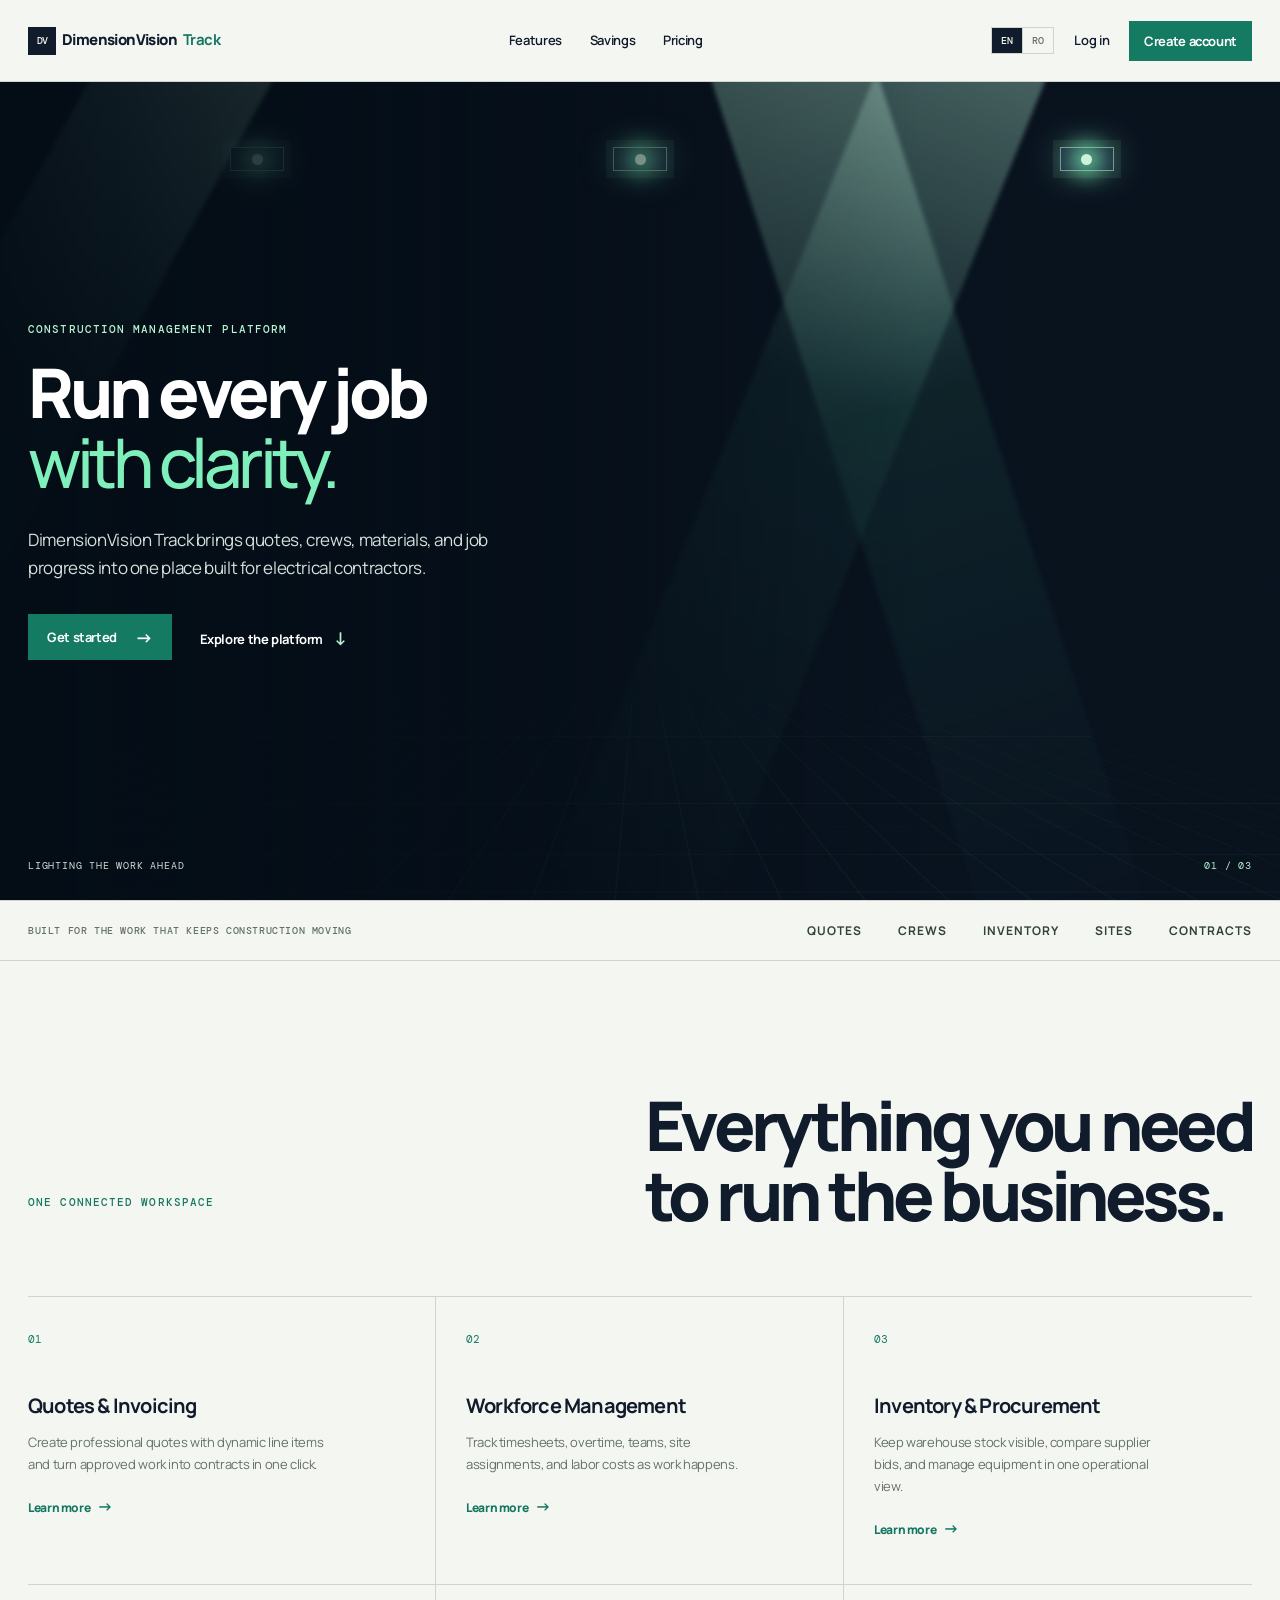
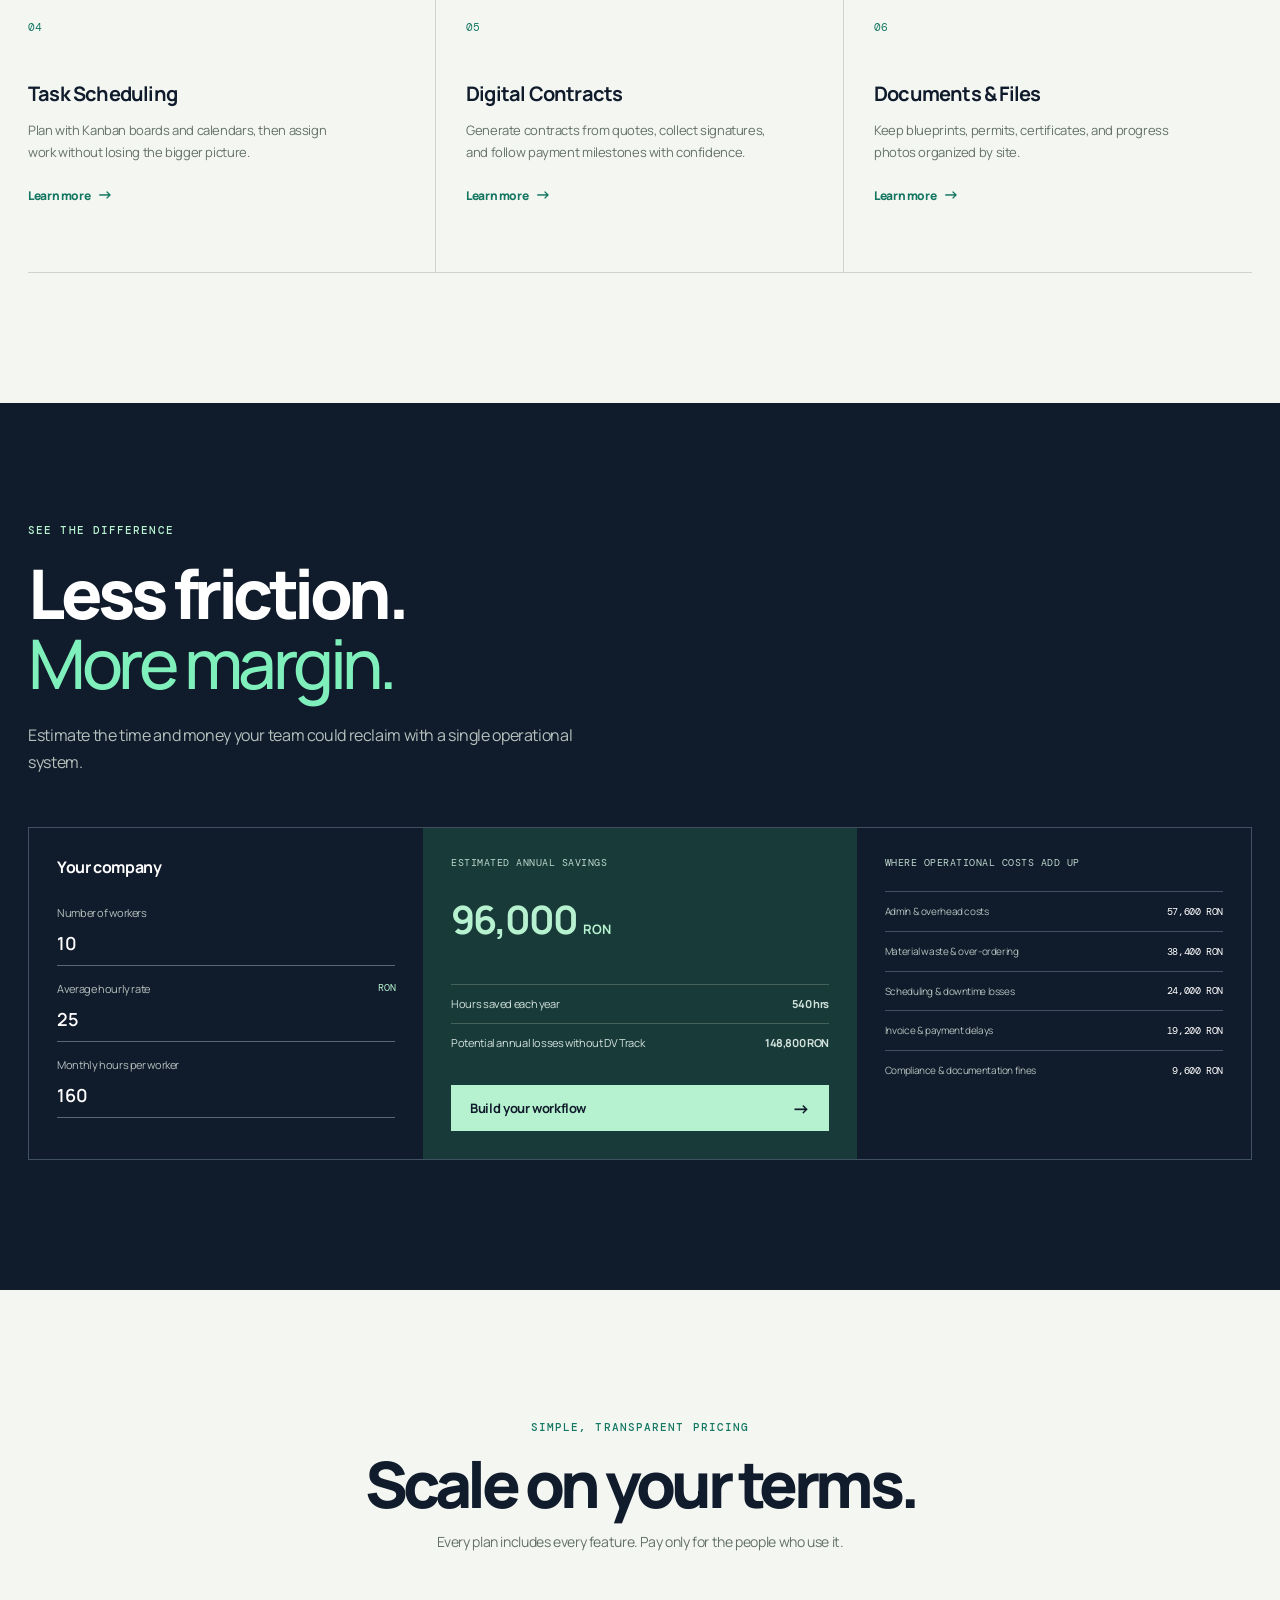
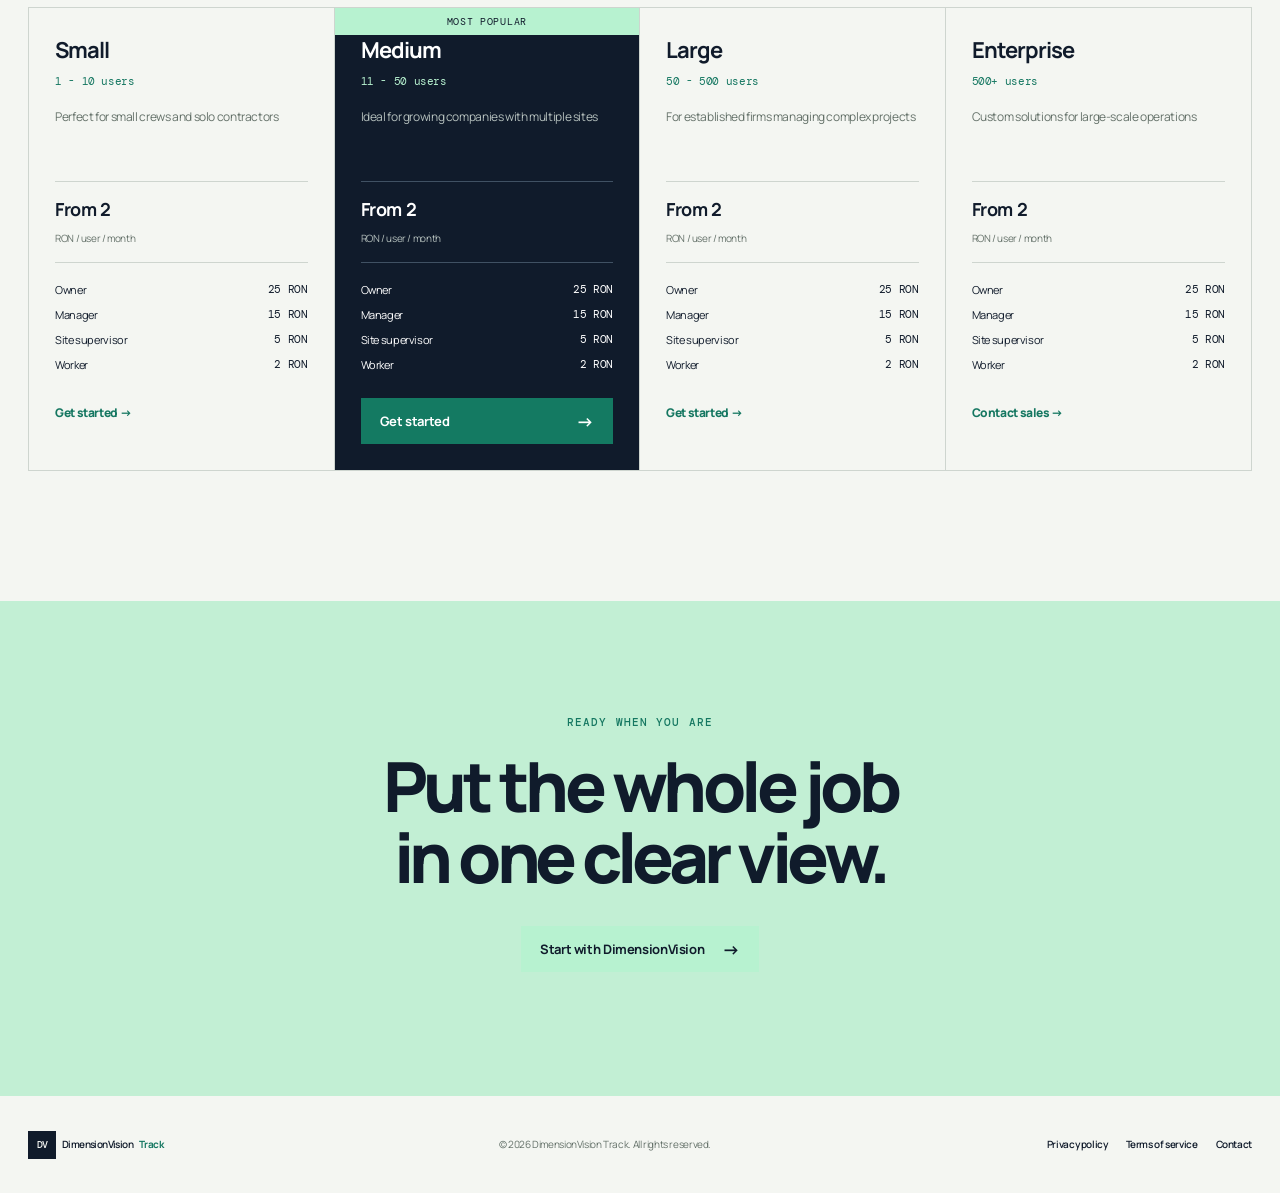
==== commit 20c7f41d: "Rename brand to DimensionVision and make login page headerless with a back button" ====
--- a/site/index.html
+++ b/site/index.html
@@ -3,13 +3,13 @@
   <head>
     <meta charset="UTF-8">
     <meta name="viewport" content="width=device-width, initial-scale=1.0">
-    <meta name="description" data-i18n="meta.description" content="ElectricVision Track brings quotes, crews, materials, and job progress into one place built for electrical contractors.">
-    <title data-i18n="meta.title">ElectricVision Track</title>
+    <meta name="description" data-i18n="meta.description" content="DimensionVision Track brings quotes, crews, materials, and job progress into one place built for electrical contractors.">
+    <title data-i18n="meta.title">DimensionVision Track</title>
     <link rel="stylesheet" href="./styles.css">
   </head>
   <body class="ev-page">
     <header class="ev-nav">
-      <a class="ev-brand" href="#top" data-i18n-aria="brand.aria" aria-label="ElectricVision Track home"><span>EV</span> ElectricVision <b>Track</b></a>
+      <a class="ev-brand" href="#top" data-i18n-aria="brand.aria" aria-label="DimensionVision Track home"><span>DV</span> DimensionVision <b>Track</b></a>
       <nav class="ev-menu" data-i18n-aria="nav.aria" aria-label="Main navigation">
         <a href="#features" data-i18n="nav.features">Features</a>
         <a href="#savings" data-i18n="nav.savings">Savings</a>
@@ -20,8 +20,8 @@
           <button type="button" data-lang="en" aria-pressed="true">EN</button>
           <button type="button" data-lang="ro" aria-pressed="false">RO</button>
         </div>
-        <a class="ev-login" href="https://app.dimensionvisiontrack.com/login" data-i18n="nav.login">Log in</a>
-        <a class="ev-button ev-button-small" href="https://app.dimensionvisiontrack.com/register" data-i18n="nav.cta">Create account</a>
+        <a class="ev-login" href="/login" data-i18n="nav.login">Log in</a>
+        <a class="ev-button ev-button-small" href="/register" data-i18n="nav.cta">Create account</a>
       </div>
     </header>
 
@@ -30,9 +30,9 @@
         <div class="ev-hero-copy">
           <p class="ev-eyebrow" data-i18n="hero.eyebrow">Construction management platform</p>
           <h1 data-i18n="hero.title1">Run every job<br><em data-i18n="hero.title2">with clarity.</em></h1>
-          <p class="ev-lede" data-i18n="hero.lede">ElectricVision Track brings quotes, crews, materials, and job progress into one place built for electrical contractors.</p>
+          <p class="ev-lede" data-i18n="hero.lede">DimensionVision Track brings quotes, crews, materials, and job progress into one place built for electrical contractors.</p>
           <div class="ev-hero-actions">
-            <a class="ev-button" href="https://app.dimensionvisiontrack.com/register" data-i18n="hero.primary">Get started <span>&#8594;</span></a>
+            <a class="ev-button" href="/register" data-i18n="hero.primary">Get started <span>&#8594;</span></a>
             <a class="ev-text-link" href="#features" data-i18n="hero.secondary">Explore the platform <span>&#8595;</span></a>
           </div>
         </div>
@@ -69,37 +69,37 @@
             <span>01</span>
             <h3 data-i18n="features.f1.title">Quotes &amp; Invoicing</h3>
             <p data-i18n="features.f1.body">Create professional quotes with dynamic line items and turn approved work into contracts in one click.</p>
-            <a href="https://app.dimensionvisiontrack.com/register" data-i18n="features.learn" data-i18n-aria="features.f1.aria" aria-label="Learn more about Quotes &amp; Invoicing">Learn more <b>&#8594;</b></a>
+            <a href="/register" data-i18n="features.learn" data-i18n-aria="features.f1.aria" aria-label="Learn more about Quotes &amp; Invoicing">Learn more <b>&#8594;</b></a>
           </article>
           <article class="ev-feature">
             <span>02</span>
             <h3 data-i18n="features.f2.title">Workforce Management</h3>
             <p data-i18n="features.f2.body">Track timesheets, overtime, teams, site assignments, and labor costs as work happens.</p>
-            <a href="https://app.dimensionvisiontrack.com/register" data-i18n="features.learn" data-i18n-aria="features.f2.aria" aria-label="Learn more about Workforce Management">Learn more <b>&#8594;</b></a>
+            <a href="/register" data-i18n="features.learn" data-i18n-aria="features.f2.aria" aria-label="Learn more about Workforce Management">Learn more <b>&#8594;</b></a>
           </article>
           <article class="ev-feature">
             <span>03</span>
             <h3 data-i18n="features.f3.title">Inventory &amp; Procurement</h3>
             <p data-i18n="features.f3.body">Keep warehouse stock visible, compare supplier bids, and manage equipment in one operational view.</p>
-            <a href="https://app.dimensionvisiontrack.com/register" data-i18n="features.learn" data-i18n-aria="features.f3.aria" aria-label="Learn more about Inventory &amp; Procurement">Learn more <b>&#8594;</b></a>
+            <a href="/register" data-i18n="features.learn" data-i18n-aria="features.f3.aria" aria-label="Learn more about Inventory &amp; Procurement">Learn more <b>&#8594;</b></a>
           </article>
           <article class="ev-feature">
             <span>04</span>
             <h3 data-i18n="features.f4.title">Task Scheduling</h3>
             <p data-i18n="features.f4.body">Plan with Kanban boards and calendars, then assign work without losing the bigger picture.</p>
-            <a href="https://app.dimensionvisiontrack.com/register" data-i18n="features.learn" data-i18n-aria="features.f4.aria" aria-label="Learn more about Task Scheduling">Learn more <b>&#8594;</b></a>
+            <a href="/register" data-i18n="features.learn" data-i18n-aria="features.f4.aria" aria-label="Learn more about Task Scheduling">Learn more <b>&#8594;</b></a>
           </article>
           <article class="ev-feature">
             <span>05</span>
             <h3 data-i18n="features.f5.title">Digital Contracts</h3>
             <p data-i18n="features.f5.body">Generate contracts from quotes, collect signatures, and follow payment milestones with confidence.</p>
-            <a href="https://app.dimensionvisiontrack.com/register" data-i18n="features.learn" data-i18n-aria="features.f5.aria" aria-label="Learn more about Digital Contracts">Learn more <b>&#8594;</b></a>
+            <a href="/register" data-i18n="features.learn" data-i18n-aria="features.f5.aria" aria-label="Learn more about Digital Contracts">Learn more <b>&#8594;</b></a>
           </article>
           <article class="ev-feature">
             <span>06</span>
             <h3 data-i18n="features.f6.title">Documents &amp; Files</h3>
             <p data-i18n="features.f6.body">Keep blueprints, permits, certificates, and progress photos organized by site.</p>
-            <a href="https://app.dimensionvisiontrack.com/register" data-i18n="features.learn" data-i18n-aria="features.f6.aria" aria-label="Learn more about Documents &amp; Files">Learn more <b>&#8594;</b></a>
+            <a href="/register" data-i18n="features.learn" data-i18n-aria="features.f6.aria" aria-label="Learn more about Documents &amp; Files">Learn more <b>&#8594;</b></a>
           </article>
         </div>
       </section>
@@ -121,8 +121,8 @@
             <p data-i18n="calc.savingsLabel">Estimated annual savings</p>
             <strong id="ev-savings">96,000 <small data-i18n="calc.currency">RON</small></strong>
             <div class="ev-result-line"><span data-i18n="calc.hoursSaved">Hours saved each year</span><b id="ev-hours-saved">540 hrs</b></div>
-            <div class="ev-result-line"><span data-i18n="calc.losses">Potential annual losses without EV Track</span><b id="ev-losses">148,800 RON</b></div>
-            <a class="ev-button ev-button-light" href="https://app.dimensionvisiontrack.com/register" data-i18n="calc.cta">Build your workflow <span>&#8594;</span></a>
+            <div class="ev-result-line"><span data-i18n="calc.losses">Potential annual losses without DV Track</span><b id="ev-losses">148,800 RON</b></div>
+            <a class="ev-button ev-button-light" href="/register" data-i18n="calc.cta">Build your workflow <span>&#8594;</span></a>
           </div>
           <div class="ev-losses">
             <p data-i18n="calc.breakdown">Where operational costs add up</p>
@@ -153,7 +153,7 @@
               <li data-i18n="pricing.roleSupervisor">Site supervisor <b data-i18n="pricing.priceSupervisor">5 RON</b></li>
               <li data-i18n="pricing.roleWorker">Worker <b data-i18n="pricing.priceWorker">2 RON</b></li>
             </ul>
-            <a class="ev-plan-link" href="https://app.dimensionvisiontrack.com/register?package=small" data-i18n="pricing.get">Get started <span>&#8594;</span></a>
+            <a class="ev-plan-link" href="/register?package=small" data-i18n="pricing.get">Get started <span>&#8594;</span></a>
           </article>
           <article class="ev-plan ev-plan-featured">
             <div class="ev-popular" data-i18n="pricing.popular">Most popular</div>
@@ -167,7 +167,7 @@
               <li data-i18n="pricing.roleSupervisor">Site supervisor <b data-i18n="pricing.priceSupervisor">5 RON</b></li>
               <li data-i18n="pricing.roleWorker">Worker <b data-i18n="pricing.priceWorker">2 RON</b></li>
             </ul>
-            <a class="ev-button" href="https://app.dimensionvisiontrack.com/register?package=medium" data-i18n="pricing.get">Get started <span>&#8594;</span></a>
+            <a class="ev-button" href="/register?package=medium" data-i18n="pricing.get">Get started <span>&#8594;</span></a>
           </article>
           <article class="ev-plan ">
             <h3 data-i18n="pricing.p3.name">Large</h3>
@@ -180,7 +180,7 @@
               <li data-i18n="pricing.roleSupervisor">Site supervisor <b data-i18n="pricing.priceSupervisor">5 RON</b></li>
               <li data-i18n="pricing.roleWorker">Worker <b data-i18n="pricing.priceWorker">2 RON</b></li>
             </ul>
-            <a class="ev-plan-link" href="https://app.dimensionvisiontrack.com/register?package=large" data-i18n="pricing.get">Get started <span>&#8594;</span></a>
+            <a class="ev-plan-link" href="/register?package=large" data-i18n="pricing.get">Get started <span>&#8594;</span></a>
           </article>
           <article class="ev-plan ">
             <h3 data-i18n="pricing.p4.name">Enterprise</h3>
@@ -193,7 +193,7 @@
               <li data-i18n="pricing.roleSupervisor">Site supervisor <b data-i18n="pricing.priceSupervisor">5 RON</b></li>
               <li data-i18n="pricing.roleWorker">Worker <b data-i18n="pricing.priceWorker">2 RON</b></li>
             </ul>
-            <a class="ev-plan-link" href="https://app.dimensionvisiontrack.com/register?package=enterprise" data-i18n="pricing.contact">Contact sales <span>&#8594;</span></a>
+            <a class="ev-plan-link" href="/register?package=enterprise" data-i18n="pricing.contact">Contact sales <span>&#8594;</span></a>
           </article>
         </div>
       </section>
@@ -201,13 +201,13 @@
       <section class="ev-final">
         <p class="ev-eyebrow" data-i18n="final.eyebrow">Ready when you are</p>
         <h2><span data-i18n="final.title1">Put the whole job</span><br><span data-i18n="final.title2">in one clear view.</span></h2>
-        <a class="ev-button ev-button-light" href="https://app.dimensionvisiontrack.com/register" data-i18n="final.cta">Start with ElectricVision <span>&#8594;</span></a>
+        <a class="ev-button ev-button-light" href="/register" data-i18n="final.cta">Start with DimensionVision <span>&#8594;</span></a>
       </section>
     </main>
 
     <footer class="ev-footer">
-      <a class="ev-brand" href="#top"><span>EV</span> ElectricVision <b>Track</b></a>
-      <p data-i18n="footer.rights">&copy; 2026 ElectricVision Track. All rights reserved.</p>
+      <a class="ev-brand" href="#top"><span>DV</span> DimensionVision <b>Track</b></a>
+      <p data-i18n="footer.rights">&copy; 2026 DimensionVision Track. All rights reserved.</p>
       <div>
         <a href="/privacy" data-i18n="footer.privacy">Privacy policy</a>
         <a href="/terms" data-i18n="footer.terms">Terms of service</a>
--- a/site/styles.css
+++ b/site/styles.css
@@ -234,3 +234,64 @@
 .ev-lang button:hover { color: var(--ev-ink); }
 .ev-lang button[aria-pressed="true"] { background: var(--ev-ink); color: var(--ev-paper); }
 .ev-nav-actions { gap: 20px; }
+
+/* Login and create account, styled after the dark sections of the landing page */
+.ev-auth { position: relative; overflow: hidden; display: grid; align-items: center; grid-template-columns: 1fr 1fr; gap: 64px; min-height: calc(100vh - 82px); padding: 94px max(28px, calc((100vw - 1240px) / 2)) 116px; background: #09131f; }
+.ev-auth .ev-light-installation::after { background: linear-gradient(90deg, rgba(4,13,22,.94) 0%, rgba(4,13,22,.7) 42%, rgba(4,13,22,.18) 100%); }
+.ev-auth-copy { position: relative; z-index: 2; max-width: 560px; }
+.ev-auth-copy .ev-eyebrow { color: var(--ev-mint); }
+.ev-auth-copy h1 { color: white; font-size: clamp(44px, 4.6vw, 66px); letter-spacing: -3.4px; line-height: 1.02; margin: 0; font-weight: 800; }
+.ev-auth-copy h1 em { font-weight: 500; color: #7ff0bb; font-style: normal; }
+.ev-auth-copy > p { max-width: 490px; color: #d3e0dc; font-size: 17px; line-height: 1.65; margin: 28px 0 0; }
+.ev-auth-points { display: grid; gap: 10px; margin: 30px 0 0; color: #b5c0bd; font-size: 13px; font-weight: 600; }
+.ev-auth-points li { display: flex; gap: 10px; }
+.ev-auth-points li::before { content: '\2014'; color: var(--ev-mint); }
+
+.ev-auth-panel { position: relative; z-index: 2; justify-self: end; width: 100%; max-width: 430px; border: 1px solid #405163; background: rgba(11,26,38,.82); padding: 40px; }
+.ev-auth-panel h2 { color: white; font-size: 20px; letter-spacing: -.8px; margin: 0 0 8px; font-weight: 700; }
+.ev-auth-panel > p { color: #b5c0bd; font-size: 13px; line-height: 1.6; margin: 0 0 26px; }
+.ev-field { display: block; margin-top: 18px; }
+.ev-field > span { display: block; color: #bdd7cd; font: 10px 'DM Mono', monospace; letter-spacing: .5px; text-transform: uppercase; margin-bottom: 6px; }
+.ev-field input { width: 100%; background: transparent; border: 0; border-bottom: 1px solid #586676; color: white; padding: 10px 0; outline: none; font: 600 18px Manrope, sans-serif; }
+.ev-field input:focus { border-bottom-color: var(--ev-mint); }
+.ev-field input::placeholder { color: #6d7d8a; font-weight: 500; }
+.ev-field-hint { display: block; margin-top: 8px; color: #8ba098; font: 10px 'DM Mono', monospace; letter-spacing: .5px; text-transform: uppercase; }
+.ev-auth-row { display: flex; align-items: center; justify-content: space-between; flex-wrap: wrap; gap: 14px; margin: 26px 0 24px; }
+.ev-auth-row-terms { justify-content: flex-start; }
+.ev-remember { display: inline-flex; align-items: center; gap: 9px; color: #d5e3dd; font-size: 12px; font-weight: 600; cursor: pointer; }
+.ev-remember input { width: 15px; height: 15px; accent-color: #147a62; margin: 0; }
+.ev-auth-link { color: var(--ev-mint); font-size: 12px; font-weight: 700; text-decoration: none; }
+.ev-auth-link:hover { color: #d5fbe3; }
+.ev-auth-panel .ev-button { width: 100%; justify-content: center; gap: 14px; padding: 16px 20px; }
+.ev-auth-alt { display: flex; align-items: center; flex-wrap: wrap; gap: 7px; border-top: 1px solid #405163; margin: 26px 0 0; padding-top: 22px; color: #b5c0bd; font-size: 12px; font-weight: 600; }
+.ev-auth-note { color: #7f918b; font: 10px 'DM Mono', monospace; letter-spacing: .8px; text-transform: uppercase; margin: 18px 0 0; }
+
+@media (max-width: 1068px) {
+  .ev-auth { grid-template-columns: 1fr; gap: 44px; min-height: 0; padding: 60px 24px 92px; }
+  .ev-auth-panel { justify-self: stretch; max-width: none; padding: 28px 24px; }
+  .ev-auth-copy h1 { letter-spacing: -2.2px; }
+}
+
+.ev-nav-actions .ev-login-persist { display: inline-flex; }
+
+@media (max-width: 734px) {
+  .ev-auth .ev-fixture { display: none; }
+}
+
+/* Login page without header */
+.ev-auth-bare { min-height: 100vh; padding-top: 126px; }
+.ev-auth-top { position: absolute; z-index: 3; top: 30px; right: max(28px, calc((100vw - 1240px) / 2)); left: max(28px, calc((100vw - 1240px) / 2)); display: flex; align-items: center; justify-content: space-between; gap: 18px; }
+.ev-back { display: inline-flex; align-items: center; gap: 10px; border: 1px solid #405163; background: rgba(11,26,38,.6); padding: 9px 15px; color: #d5e3dd; text-decoration: none; }
+.ev-back span { color: var(--ev-mint); font-size: 15px; line-height: 1; }
+.ev-back b { font: 700 12px Manrope, sans-serif; letter-spacing: .2px; }
+.ev-back:hover { border-color: var(--ev-mint); color: white; }
+.ev-lang-dark { border-color: #405163; }
+.ev-lang-dark button { color: #b5c0bd; }
+.ev-lang-dark button + button { border-left-color: #405163; }
+.ev-lang-dark button:hover { color: white; }
+.ev-lang-dark button[aria-pressed="true"] { background: var(--ev-mint); color: #09131f; }
+
+@media (max-width: 1068px) {
+  .ev-auth-bare { padding-top: 104px; }
+  .ev-auth-top { top: 22px; right: 24px; left: 24px; }
+}
